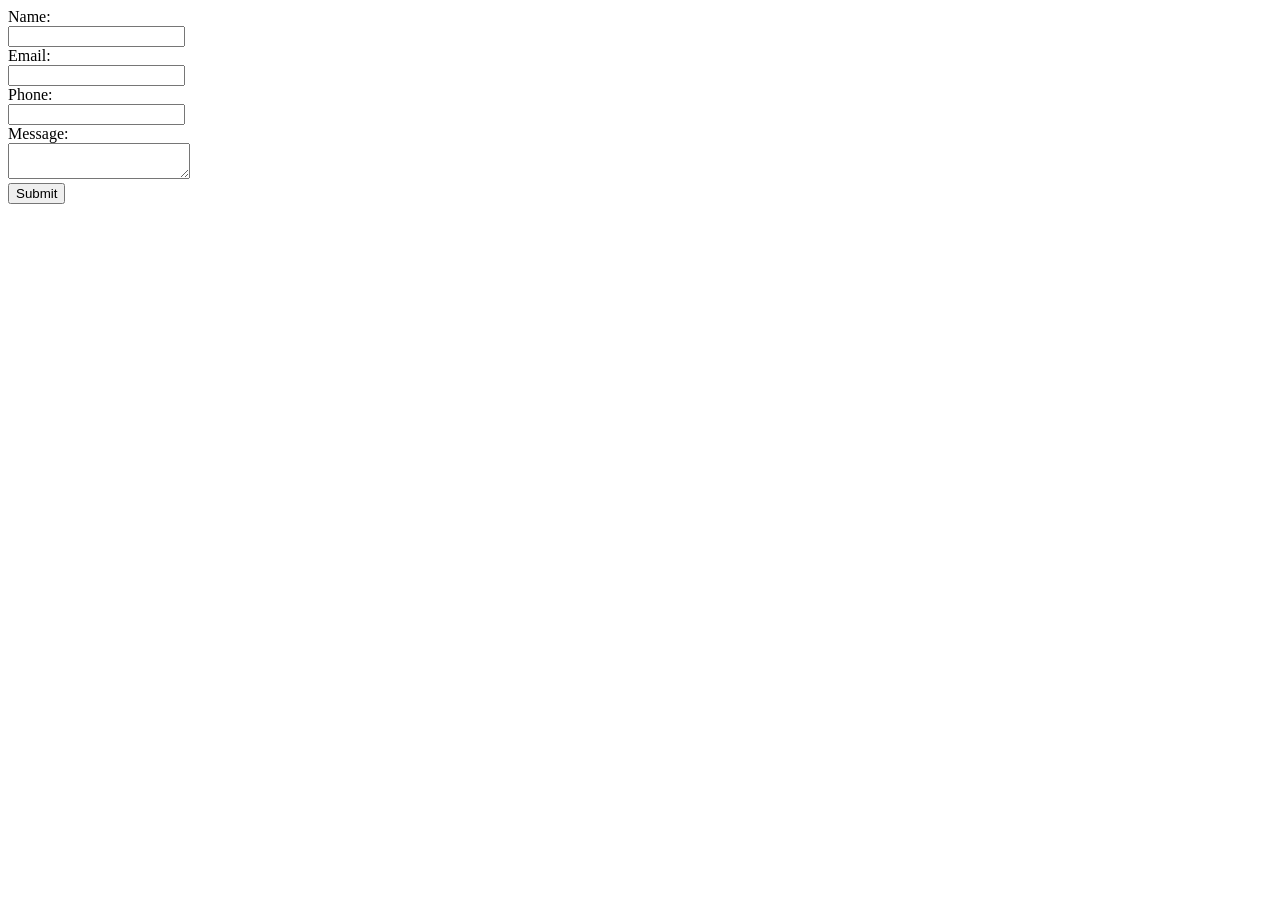
==== testing.html @ f7cc9553 "removed the method in the form tag" ====
<!DOCTYPE html>
<html lang="en">

<head>
	<meta charset="UTF-8">
	<meta name="viewport" content="width=device-width, initial-scale=1.0">
	<title>Document</title>
	<!-- Google Tag Manager -->
	<script>(function (w, d, s, l, i) {
			w[l] = w[l] || []; w[l].push({
				'gtm.start':
					new Date().getTime(), event: 'gtm.js'
			}); var f = d.getElementsByTagName(s)[0],
				j = d.createElement(s), dl = l != 'dataLayer' ? '&l=' + l : ''; j.async = true; j.src =
					'https://www.googletagmanager.com/gtm.js?id=' + i + dl; f.parentNode.insertBefore(j, f);
		})(window, document, 'script', 'dataLayer', 'GTM-NWMX3LWB');</script>
	<!-- End Google Tag Manager -->
</head>

<body>
	<!-- Google Tag Manager (noscript) -->
	<noscript><iframe src="https://www.googletagmanager.com/ns.html?id=GTM-NWMX3LWB" height="0" width="0"
			style="display:none;visibility:hidden"></iframe></noscript>
	<!-- End Google Tag Manager (noscript) -->

	<form class="gtm_form">
		<label for="name">Name:</label><br>
		<input type="text" id="name" name="name"><br>
		<label for="email">Email:</label><br>
		<input type="text" id="email" name="email"><br>
		<label for="phone">Phone:</label><br>
		<input type="text" id="phone" name="phone"><br>
		<label for="message">Message:</label><br>
		<textarea id="message" name="message"></textarea><br>
		<input type="submit" value="Submit">
	</form>
</body>

</html>
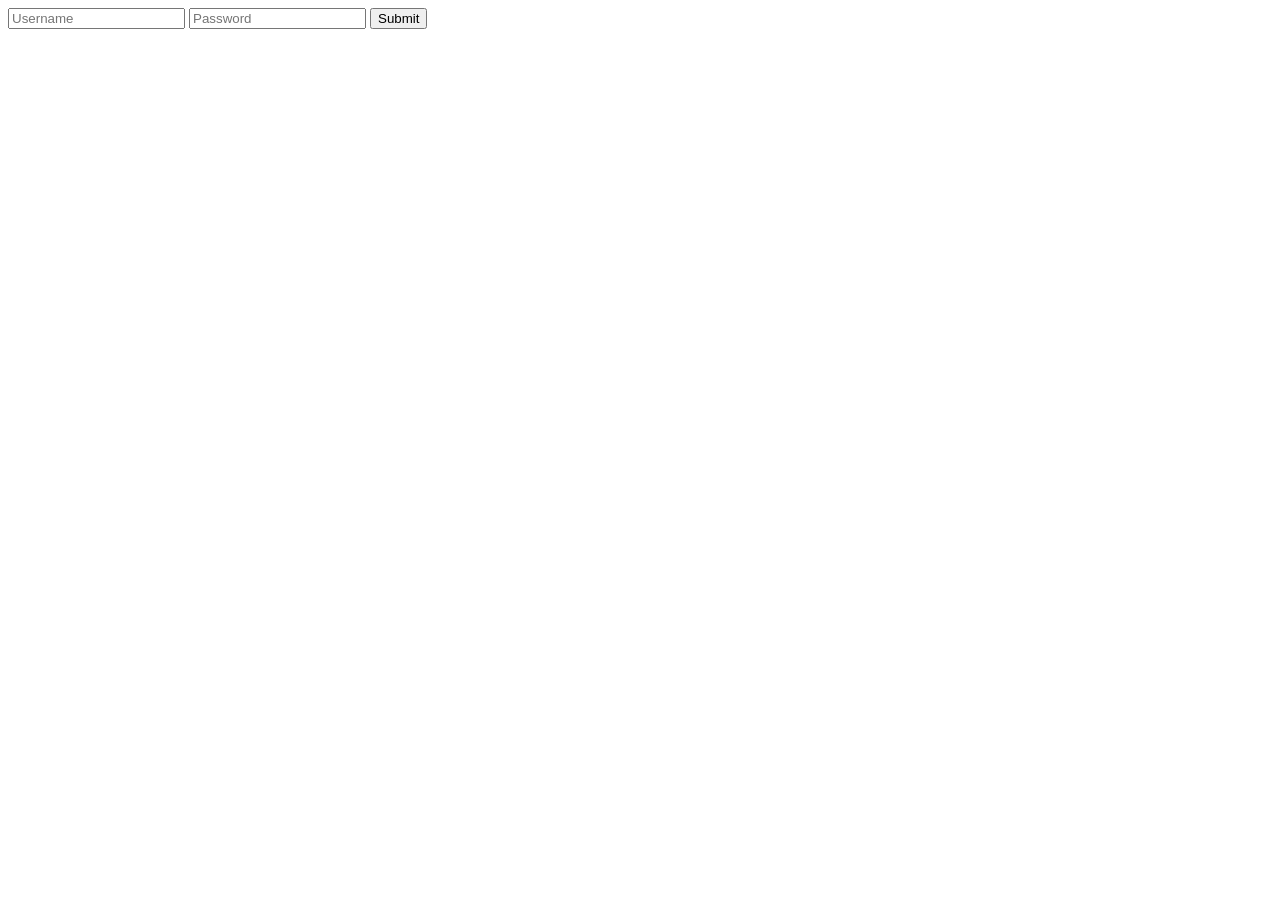
==== commit f9a2ced6: "testing bugfix" ====
--- a/testing.html
+++ b/testing.html
@@ -23,16 +23,12 @@
 			style="display:none;visibility:hidden"></iframe></noscript>
 	<!-- End Google Tag Manager (noscript) -->
 
-	<form class="gtm_form">
-		<label for="name">Name:</label><br>
-		<input type="text" id="name" name="name"><br>
-		<label for="email">Email:</label><br>
-		<input type="text" id="email" name="email"><br>
-		<label for="phone">Phone:</label><br>
-		<input type="text" id="phone" name="phone"><br>
-		<label for="message">Message:</label><br>
-		<textarea id="message" name="message"></textarea><br>
-		<input type="submit" value="Submit">
+	<form action="/" method="POST">
+		<!-- Your form fields go here -->
+		<input type="text" name="username" placeholder="Username">
+		<input type="password" name="password" placeholder="Password">
+		
+		<button type="submit">Submit</button>
 	</form>
 </body>
 
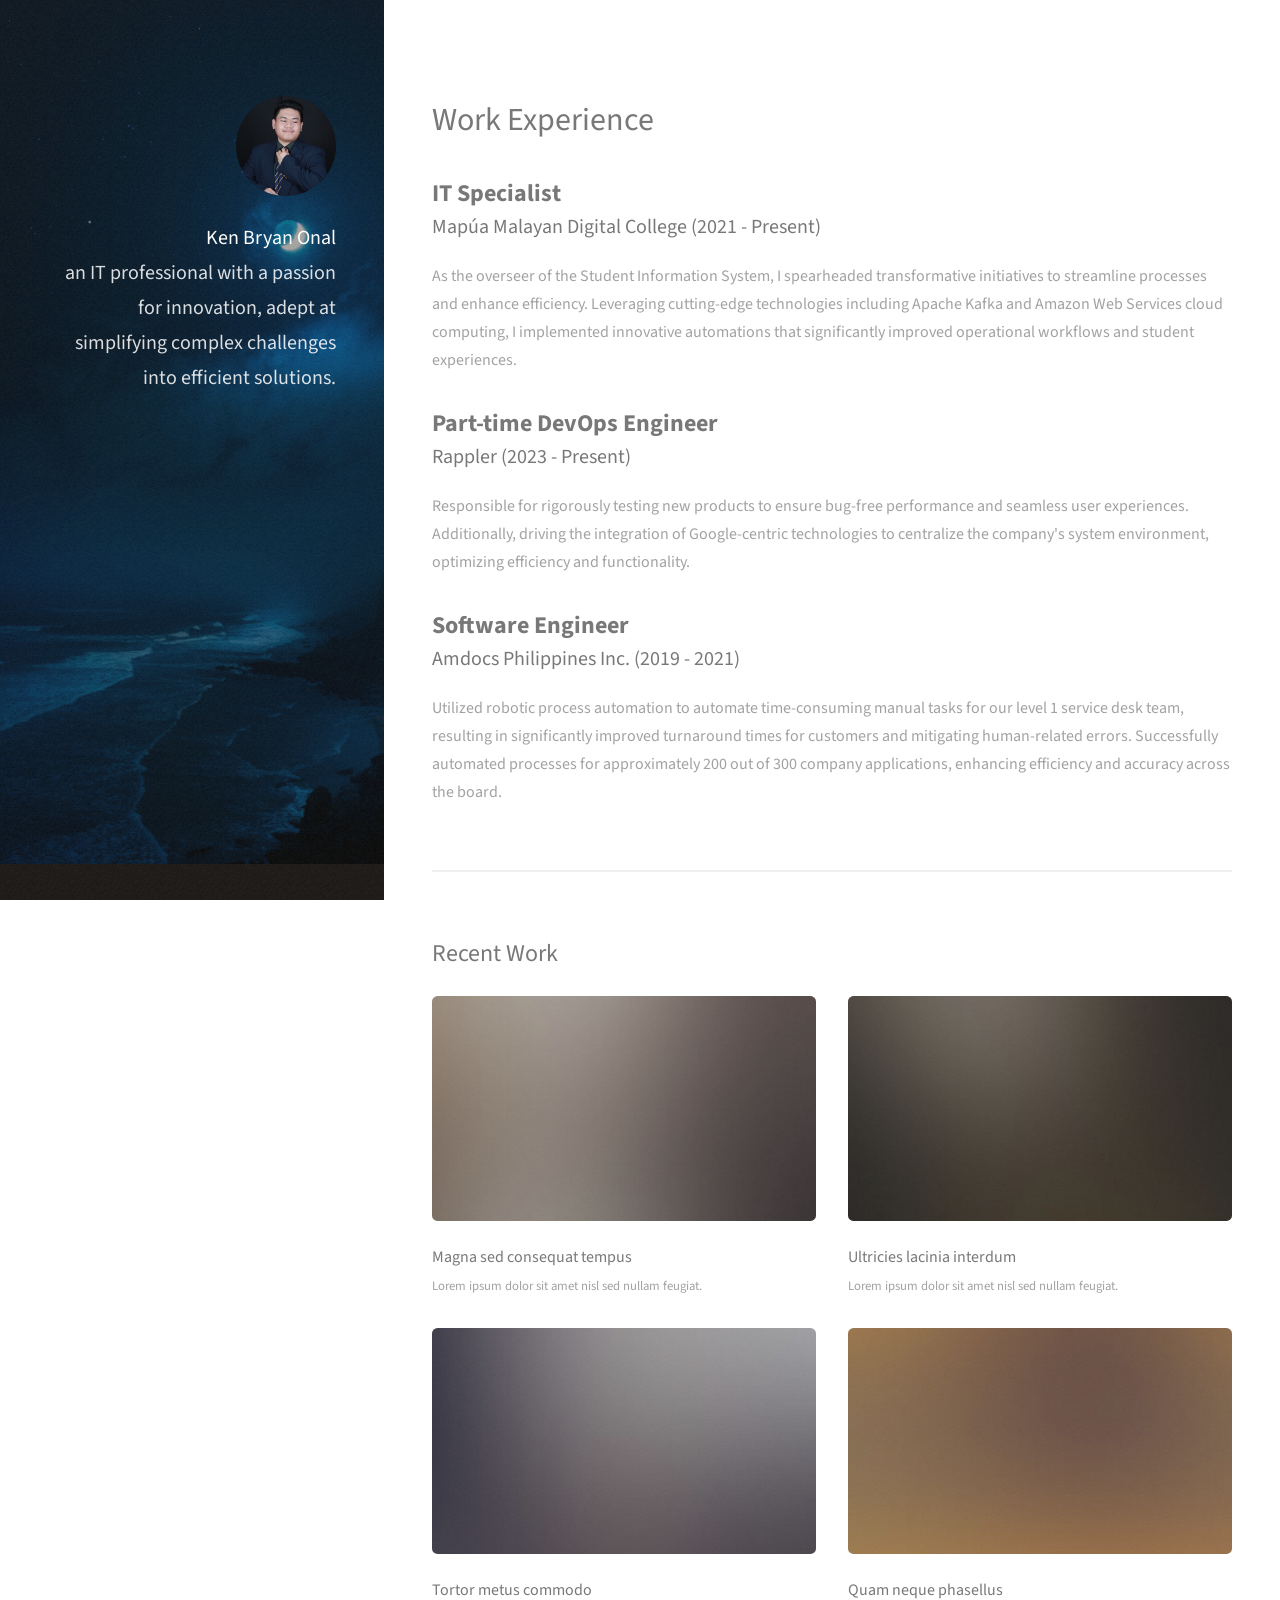
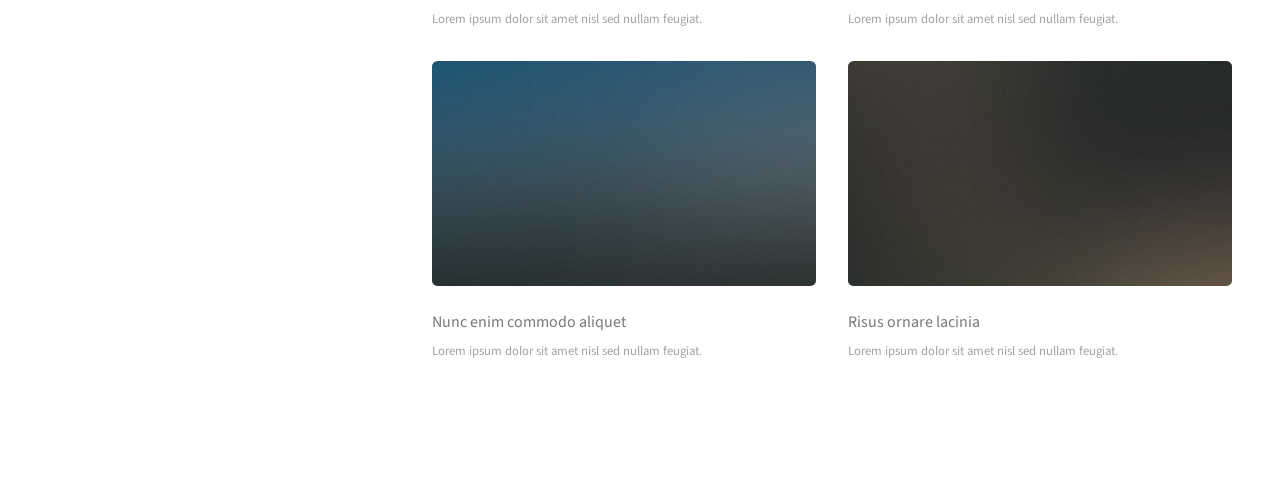
==== commit 511ad5e5: "updated CNAME and created a separate page for testing." ====
--- a/testing.html
+++ b/testing.html
@@ -1,35 +1,489 @@
-<!DOCTYPE html>
-<html lang="en">
+<!DOCTYPE HTML>
+<html>
 
 <head>
-	<meta charset="UTF-8">
-	<meta name="viewport" content="width=device-width, initial-scale=1.0">
-	<title>Document</title>
-	<!-- Google Tag Manager -->
-	<script>(function (w, d, s, l, i) {
-			w[l] = w[l] || []; w[l].push({
-				'gtm.start':
-					new Date().getTime(), event: 'gtm.js'
-			}); var f = d.getElementsByTagName(s)[0],
-				j = d.createElement(s), dl = l != 'dataLayer' ? '&l=' + l : ''; j.async = true; j.src =
-					'https://www.googletagmanager.com/gtm.js?id=' + i + dl; f.parentNode.insertBefore(j, f);
-		})(window, document, 'script', 'dataLayer', 'GTM-NWMX3LWB');</script>
-	<!-- End Google Tag Manager -->
+	<title>Ken's Portfolio</title>
+	<meta charset="utf-8" />
+	<meta name="viewport" content="width=device-width, initial-scale=1, user-scalable=no" />
+	<link rel="stylesheet" href="assets/css/main.css" />
+
+	<!-- Google tag (gtag.js) -->
+	<script async src="https://www.googletagmanager.com/gtag/js?id=G-W3GH9WQT1X"></script>
+	<script>
+		window.dataLayer = window.dataLayer || [];
+		function gtag() { dataLayer.push(arguments); }
+		gtag('js', new Date());
+
+		gtag('config', 'G-W3GH9WQT1X');
+	</script>
 </head>
 
-<body>
-	<!-- Google Tag Manager (noscript) -->
-	<noscript><iframe src="https://www.googletagmanager.com/ns.html?id=GTM-NWMX3LWB" height="0" width="0"
-			style="display:none;visibility:hidden"></iframe></noscript>
-	<!-- End Google Tag Manager (noscript) -->
-
-	<form action="/" method="POST">
-		<!-- Your form fields go here -->
-		<input type="text" name="username" placeholder="Username">
-		<input type="password" name="password" placeholder="Password">
-		
-		<button type="submit">Submit</button>
-	</form>
+<body class="is-preload">
+
+	<!-- Header -->
+	<header id="header">
+		<div class="inner">
+			<a href="#" class="image avatar"><img src="images/profile.jpg" alt="" /></a>
+			<h1><strong>Ken Bryan Onal</strong></h1>
+			<h1>an IT professional with a passion for innovation, adept at simplifying complex
+				challenges into efficient solutions.<br />
+		</div>
+	</header>
+
+	<!-- Main -->
+	<div id="main">
+
+		<!-- One -->
+		<section id="one">
+			<header class="major">
+				<h2>Work Experience</h2>
+			</header>
+			<h2 style="margin-bottom: 0%; font-weight: bold;">IT Specialist</h2>
+			<h3>Mapúa Malayan Digital College (2021 - Present)</h3>
+			<p>As the overseer of the Student Information System, I spearheaded transformative initiatives to streamline
+				processes and enhance efficiency. Leveraging cutting-edge technologies including Apache Kafka and Amazon
+				Web Services cloud computing, I implemented innovative automations that significantly improved
+				operational workflows and student experiences.</p>
+			<h2 style="margin-bottom: 0%; font-weight: bold;">Part-time DevOps Engineer</h2>
+			<h3><strong>Rappler (2023 - Present)</strong></h3>
+			<p>Responsible for rigorously testing new products to ensure bug-free performance and seamless user
+				experiences. Additionally, driving the integration of Google-centric technologies to centralize the
+				company's system environment, optimizing efficiency and functionality.</p>
+			<h2 style="margin-bottom: 0%; font-weight: bold;">Software Engineer</h2>
+			<h3><strong>Amdocs Philippines Inc. (2019 - 2021)</strong></h3>
+			<p>Utilized robotic process automation to automate time-consuming manual tasks for our level 1 service desk
+				team, resulting in significantly improved turnaround times for customers and mitigating human-related
+				errors. Successfully automated processes for approximately 200 out of 300 company applications,
+				enhancing efficiency and accuracy across the board.</p>
+			<!-- <ul class="actions">
+				<li><a href="#" class="button">Learn More</a></li>
+			</ul> -->
+		</section>
+
+		<!-- Two -->
+		<section id="two">
+			<h2>Recent Work</h2>
+			<div class="row">
+				<article class="col-6 col-12-xsmall work-item">
+					<a href="images/fulls/01.jpg" class="image fit thumb"><img src="images/thumbs/01.jpg" alt="" /></a>
+					<h3>Magna sed consequat tempus</h3>
+					<p>Lorem ipsum dolor sit amet nisl sed nullam feugiat.</p>
+				</article>
+				<article class="col-6 col-12-xsmall work-item">
+					<a href="images/fulls/02.jpg" class="image fit thumb"><img src="images/thumbs/02.jpg" alt="" /></a>
+					<h3>Ultricies lacinia interdum</h3>
+					<p>Lorem ipsum dolor sit amet nisl sed nullam feugiat.</p>
+				</article>
+				<article class="col-6 col-12-xsmall work-item">
+					<a href="images/fulls/03.jpg" class="image fit thumb"><img src="images/thumbs/03.jpg" alt="" /></a>
+					<h3>Tortor metus commodo</h3>
+					<p>Lorem ipsum dolor sit amet nisl sed nullam feugiat.</p>
+				</article>
+				<article class="col-6 col-12-xsmall work-item">
+					<a href="images/fulls/04.jpg" class="image fit thumb"><img src="images/thumbs/04.jpg" alt="" /></a>
+					<h3>Quam neque phasellus</h3>
+					<p>Lorem ipsum dolor sit amet nisl sed nullam feugiat.</p>
+				</article>
+				<article class="col-6 col-12-xsmall work-item">
+					<a href="images/fulls/05.jpg" class="image fit thumb"><img src="images/thumbs/05.jpg" alt="" /></a>
+					<h3>Nunc enim commodo aliquet</h3>
+					<p>Lorem ipsum dolor sit amet nisl sed nullam feugiat.</p>
+				</article>
+				<article class="col-6 col-12-xsmall work-item">
+					<a href="images/fulls/06.jpg" class="image fit thumb"><img src="images/thumbs/06.jpg" alt="" /></a>
+					<h3>Risus ornare lacinia</h3>
+					<p>Lorem ipsum dolor sit amet nisl sed nullam feugiat.</p>
+				</article>
+			</div>
+					<!-- <ul class="actions">
+				<li><a href="#" class="button">Full Portfolio</a></li>
+			</ul> -->
+		</section>
+
+		<!-- Three -->
+		<!-- <section id="three">
+			<h2>Get In Touch</h2>
+			<p>Accumsan pellentesque commodo blandit enim arcu non at amet id arcu magna. Accumsan orci faucibus id eu
+				lorem semper nunc nisi lorem vulputate lorem neque lorem ipsum dolor.</p>
+			<div class="row">
+				<div class="col-8 col-12-small">
+					<form method="post" action="#">
+						<div class="row gtr-uniform gtr-50">
+							<div class="col-6 col-12-xsmall"><input type="text" name="name" id="name"
+									placeholder="Name" /></div>
+							<div class="col-6 col-12-xsmall"><input type="email" name="email" id="email"
+									placeholder="Email" /></div>
+							<div class="col-12"><textarea name="message" id="message" placeholder="Message"
+									rows="4"></textarea></div>
+						</div>
+					</form>
+					<ul class="actions">
+						<li><input type="submit" value="Send Message" /></li>
+					</ul>
+				</div>
+				<div class="col-4 col-12-small">
+					<ul class="labeled-icons">
+						<li>
+							<h3 class="icon solid fa-home"><span class="label">Address</span></h3>
+							1234 Somewhere Rd.<br />
+							Nashville, TN 00000<br />
+							United States
+						</li>
+						<li>
+							<h3 class="icon solid fa-mobile-alt"><span class="label">Phone</span></h3>
+							000-000-0000
+						</li>
+						<li>
+							<h3 class="icon solid fa-envelope"><span class="label">Email</span></h3>
+							<a href="#">hello@untitled.tld</a>
+						</li>
+					</ul>
+				</div>
+			</div>
+		</section> -->
+
+		<!-- Four -->
+		<!--
+					<section id="four">
+						<h2>Elements</h2>
+
+						<section>
+							<h4>Text</h4>
+							<p>This is <b>bold</b> and this is <strong>strong</strong>. This is <i>italic</i> and this is <em>emphasized</em>.
+							This is <sup>superscript</sup> text and this is <sub>subscript</sub> text.
+							This is <u>underlined</u> and this is code: <code>for (;;) { ... }</code>. Finally, <a href="#">this is a link</a>.</p>
+							<hr />
+							<header>
+								<h4>Heading with a Subtitle</h4>
+								<p>Lorem ipsum dolor sit amet nullam id egestas urna aliquam</p>
+							</header>
+							<p>Nunc lacinia ante nunc ac lobortis. Interdum adipiscing gravida odio porttitor sem non mi integer non faucibus ornare mi ut ante amet placerat aliquet. Volutpat eu sed ante lacinia sapien lorem accumsan varius montes viverra nibh in adipiscing blandit tempus accumsan.</p>
+							<header>
+								<h5>Heading with a Subtitle</h5>
+								<p>Lorem ipsum dolor sit amet nullam id egestas urna aliquam</p>
+							</header>
+							<p>Nunc lacinia ante nunc ac lobortis. Interdum adipiscing gravida odio porttitor sem non mi integer non faucibus ornare mi ut ante amet placerat aliquet. Volutpat eu sed ante lacinia sapien lorem accumsan varius montes viverra nibh in adipiscing blandit tempus accumsan.</p>
+							<hr />
+							<h2>Heading Level 2</h2>
+							<h3>Heading Level 3</h3>
+							<h4>Heading Level 4</h4>
+							<h5>Heading Level 5</h5>
+							<h6>Heading Level 6</h6>
+							<hr />
+							<h5>Blockquote</h5>
+							<blockquote>Fringilla nisl. Donec accumsan interdum nisi, quis tincidunt felis sagittis eget tempus euismod. Vestibulum ante ipsum primis in faucibus vestibulum. Blandit adipiscing eu felis iaculis volutpat ac adipiscing accumsan faucibus. Vestibulum ante ipsum primis in faucibus lorem ipsum dolor sit amet nullam adipiscing eu felis.</blockquote>
+							<h5>Preformatted</h5>
+							<pre><code>i = 0;
+
+while (!deck.isInOrder()) {
+print 'Iteration ' + i;
+deck.shuffle();
+i++;
+}
+
+print 'It took ' + i + ' iterations to sort the deck.';</code></pre>
+						</section>
+
+						<section>
+							<h4>Lists</h4>
+							<div class="row">
+								<div class="col-6 col-12-xsmall">
+									<h5>Unordered</h5>
+									<ul>
+										<li>Dolor pulvinar etiam magna etiam.</li>
+										<li>Sagittis adipiscing lorem eleifend.</li>
+										<li>Felis enim feugiat dolore viverra.</li>
+									</ul>
+									<h5>Alternate</h5>
+									<ul class="alt">
+										<li>Dolor pulvinar etiam magna etiam.</li>
+										<li>Sagittis adipiscing lorem eleifend.</li>
+										<li>Felis enim feugiat dolore viverra.</li>
+									</ul>
+								</div>
+								<div class="col-6 col-12-xsmall">
+									<h5>Ordered</h5>
+									<ol>
+										<li>Dolor pulvinar etiam magna etiam.</li>
+										<li>Etiam vel felis at lorem sed viverra.</li>
+										<li>Felis enim feugiat dolore viverra.</li>
+										<li>Dolor pulvinar etiam magna etiam.</li>
+										<li>Etiam vel felis at lorem sed viverra.</li>
+										<li>Felis enim feugiat dolore viverra.</li>
+									</ol>
+									<h5>Icons</h5>
+									<ul class="icons">
+										<li><a href="#" class="icon brands fa-twitter"><span class="label">Twitter</span></a></li>
+										<li><a href="#" class="icon brands fa-facebook-f"><span class="label">Facebook</span></a></li>
+										<li><a href="#" class="icon brands fa-instagram"><span class="label">Instagram</span></a></li>
+										<li><a href="#" class="icon brands fa-github"><span class="label">Github</span></a></li>
+										<li><a href="#" class="icon brands fa-dribbble"><span class="label">Dribbble</span></a></li>
+										<li><a href="#" class="icon brands fa-tumblr"><span class="label">Tumblr</span></a></li>
+									</ul>
+								</div>
+							</div>
+							<h5>Actions</h5>
+							<ul class="actions">
+								<li><a href="#" class="button primary">Default</a></li>
+								<li><a href="#" class="button">Default</a></li>
+							</ul>
+							<ul class="actions small">
+								<li><a href="#" class="button primary small">Small</a></li>
+								<li><a href="#" class="button small">Small</a></li>
+							</ul>
+							<div class="row">
+								<div class="col-6 col-12-small">
+									<ul class="actions stacked">
+										<li><a href="#" class="button primary">Default</a></li>
+										<li><a href="#" class="button">Default</a></li>
+									</ul>
+								</div>
+								<div class="col-6 col-12-small">
+									<ul class="actions stacked">
+										<li><a href="#" class="button primary small">Small</a></li>
+										<li><a href="#" class="button small">Small</a></li>
+									</ul>
+								</div>
+								<div class="col-6 col-12-small">
+									<ul class="actions stacked">
+										<li><a href="#" class="button primary fit">Default</a></li>
+										<li><a href="#" class="button fit">Default</a></li>
+									</ul>
+								</div>
+								<div class="col-6 col-12-small">
+									<ul class="actions stacked">
+										<li><a href="#" class="button primary small fit">Small</a></li>
+										<li><a href="#" class="button small fit">Small</a></li>
+									</ul>
+								</div>
+							</div>
+						</section>
+
+						<section>
+							<h4>Table</h4>
+							<h5>Default</h5>
+							<div class="table-wrapper">
+								<table>
+									<thead>
+										<tr>
+											<th>Name</th>
+											<th>Description</th>
+											<th>Price</th>
+										</tr>
+									</thead>
+									<tbody>
+										<tr>
+											<td>Item One</td>
+											<td>Ante turpis integer aliquet porttitor.</td>
+											<td>29.99</td>
+										</tr>
+										<tr>
+											<td>Item Two</td>
+											<td>Vis ac commodo adipiscing arcu aliquet.</td>
+											<td>19.99</td>
+										</tr>
+										<tr>
+											<td>Item Three</td>
+											<td> Morbi faucibus arcu accumsan lorem.</td>
+											<td>29.99</td>
+										</tr>
+										<tr>
+											<td>Item Four</td>
+											<td>Vitae integer tempus condimentum.</td>
+											<td>19.99</td>
+										</tr>
+										<tr>
+											<td>Item Five</td>
+											<td>Ante turpis integer aliquet porttitor.</td>
+											<td>29.99</td>
+										</tr>
+									</tbody>
+									<tfoot>
+										<tr>
+											<td colspan="2"></td>
+											<td>100.00</td>
+										</tr>
+									</tfoot>
+								</table>
+							</div>
+
+							<h5>Alternate</h5>
+							<div class="table-wrapper">
+								<table class="alt">
+									<thead>
+										<tr>
+											<th>Name</th>
+											<th>Description</th>
+											<th>Price</th>
+										</tr>
+									</thead>
+									<tbody>
+										<tr>
+											<td>Item One</td>
+											<td>Ante turpis integer aliquet porttitor.</td>
+											<td>29.99</td>
+										</tr>
+										<tr>
+											<td>Item Two</td>
+											<td>Vis ac commodo adipiscing arcu aliquet.</td>
+											<td>19.99</td>
+										</tr>
+										<tr>
+											<td>Item Three</td>
+											<td> Morbi faucibus arcu accumsan lorem.</td>
+											<td>29.99</td>
+										</tr>
+										<tr>
+											<td>Item Four</td>
+											<td>Vitae integer tempus condimentum.</td>
+											<td>19.99</td>
+										</tr>
+										<tr>
+											<td>Item Five</td>
+											<td>Ante turpis integer aliquet porttitor.</td>
+											<td>29.99</td>
+										</tr>
+									</tbody>
+									<tfoot>
+										<tr>
+											<td colspan="2"></td>
+											<td>100.00</td>
+										</tr>
+									</tfoot>
+								</table>
+							</div>
+						</section>
+
+						<section>
+							<h4>Buttons</h4>
+							<ul class="actions">
+								<li><a href="#" class="button primary">Primary</a></li>
+								<li><a href="#" class="button">Default</a></li>
+							</ul>
+							<ul class="actions">
+								<li><a href="#" class="button large">Large</a></li>
+								<li><a href="#" class="button">Default</a></li>
+								<li><a href="#" class="button small">Small</a></li>
+							</ul>
+							<ul class="actions fit">
+								<li><a href="#" class="button primary fit">Fit</a></li>
+								<li><a href="#" class="button fit">Fit</a></li>
+							</ul>
+							<ul class="actions fit small">
+								<li><a href="#" class="button primary fit small">Fit + Small</a></li>
+								<li><a href="#" class="button fit small">Fit + Small</a></li>
+							</ul>
+							<ul class="actions">
+								<li><a href="#" class="button primary icon solid fa-download">Icon</a></li>
+								<li><a href="#" class="button icon solid fa-download">Icon</a></li>
+							</ul>
+							<ul class="actions">
+								<li><span class="button primary disabled">Primary</span></li>
+								<li><span class="button disabled">Default</span></li>
+							</ul>
+						</section>
+
+						<section>
+							<h4>Form</h4>
+							<form method="post" action="#">
+								<div class="row gtr-uniform gtr-50">
+									<div class="col-6 col-12-xsmall">
+										<input type="text" name="demo-name" id="demo-name" value="" placeholder="Name" />
+									</div>
+									<div class="col-6 col-12-xsmall">
+										<input type="email" name="demo-email" id="demo-email" value="" placeholder="Email" />
+									</div>
+									<div class="col-12">
+										<select name="demo-category" id="demo-category">
+											<option value="">- Category -</option>
+											<option value="1">Manufacturing</option>
+											<option value="1">Shipping</option>
+											<option value="1">Administration</option>
+											<option value="1">Human Resources</option>
+										</select>
+									</div>
+									<div class="col-4 col-12-small">
+										<input type="radio" id="demo-priority-low" name="demo-priority" checked>
+										<label for="demo-priority-low">Low Priority</label>
+									</div>
+									<div class="col-4 col-12-small">
+										<input type="radio" id="demo-priority-normal" name="demo-priority">
+										<label for="demo-priority-normal">Normal Priority</label>
+									</div>
+									<div class="col-4 col-12-small">
+										<input type="radio" id="demo-priority-high" name="demo-priority">
+										<label for="demo-priority-high">High Priority</label>
+									</div>
+									<div class="col-6 col-12-small">
+										<input type="checkbox" id="demo-copy" name="demo-copy">
+										<label for="demo-copy">Email me a copy of this message</label>
+									</div>
+									<div class="col-6 col-12-small">
+										<input type="checkbox" id="demo-human" name="demo-human" checked>
+										<label for="demo-human">I am a human and not a robot</label>
+									</div>
+									<div class="col-12">
+										<textarea name="demo-message" id="demo-message" placeholder="Enter your message" rows="6"></textarea>
+									</div>
+									<div class="col-12">
+										<ul class="actions">
+											<li><input type="submit" value="Send Message" class="primary" /></li>
+											<li><input type="reset" value="Reset" /></li>
+										</ul>
+									</div>
+								</div>
+							</form>
+						</section>
+
+						<section>
+							<h4>Image</h4>
+							<h5>Fit</h5>
+							<div class="box alt">
+								<div class="row gtr-50 gtr-uniform">
+									<div class="col-12"><span class="image fit"><img src="images/fulls/05.jpg" alt="" /></span></div>
+									<div class="col-4"><span class="image fit"><img src="images/thumbs/01.jpg" alt="" /></span></div>
+									<div class="col-4"><span class="image fit"><img src="images/thumbs/02.jpg" alt="" /></span></div>
+									<div class="col-4"><span class="image fit"><img src="images/thumbs/03.jpg" alt="" /></span></div>
+									<div class="col-4"><span class="image fit"><img src="images/thumbs/04.jpg" alt="" /></span></div>
+									<div class="col-4"><span class="image fit"><img src="images/thumbs/05.jpg" alt="" /></span></div>
+									<div class="col-4"><span class="image fit"><img src="images/thumbs/06.jpg" alt="" /></span></div>
+									<div class="col-4"><span class="image fit"><img src="images/thumbs/03.jpg" alt="" /></span></div>
+									<div class="col-4"><span class="image fit"><img src="images/thumbs/02.jpg" alt="" /></span></div>
+									<div class="col-4"><span class="image fit"><img src="images/thumbs/01.jpg" alt="" /></span></div>
+								</div>
+							</div>
+							<h5>Left &amp; Right</h5>
+							<p><span class="image left"><img src="images/avatar.jpg" alt="" /></span>Fringilla nisl. Donec accumsan interdum nisi, quis tincidunt felis sagittis eget. tempus euismod. Vestibulum ante ipsum primis in faucibus vestibulum. Blandit adipiscing eu felis iaculis volutpat ac adipiscing accumsan eu faucibus. Integer ac pellentesque praesent tincidunt felis sagittis eget. tempus euismod. Vestibulum ante ipsum primis in faucibus vestibulum. Blandit adipiscing eu felis iaculis volutpat ac adipiscing accumsan eu faucibus. Integer ac pellentesque praesent. Donec accumsan interdum nisi, quis tincidunt felis sagittis eget. tempus euismod. Vestibulum ante ipsum primis in faucibus vestibulum. Blandit adipiscing eu felis iaculis volutpat ac adipiscing accumsan eu faucibus. Integer ac pellentesque praesent tincidunt felis sagittis eget. tempus euismod. Vestibulum ante ipsum primis in faucibus vestibulum. Blandit adipiscing eu felis iaculis volutpat ac adipiscing accumsan eu faucibus. Integer ac pellentesque praesent.</p>
+							<p><span class="image right"><img src="images/avatar.jpg" alt="" /></span>Fringilla nisl. Donec accumsan interdum nisi, quis tincidunt felis sagittis eget. tempus euismod. Vestibulum ante ipsum primis in faucibus vestibulum. Blandit adipiscing eu felis iaculis volutpat ac adipiscing accumsan eu faucibus. Integer ac pellentesque praesent tincidunt felis sagittis eget. tempus euismod. Vestibulum ante ipsum primis in faucibus vestibulum. Blandit adipiscing eu felis iaculis volutpat ac adipiscing accumsan eu faucibus. Integer ac pellentesque praesent. Donec accumsan interdum nisi, quis tincidunt felis sagittis eget. tempus euismod. Vestibulum ante ipsum primis in faucibus vestibulum. Blandit adipiscing eu felis iaculis volutpat ac adipiscing accumsan eu faucibus. Integer ac pellentesque praesent tincidunt felis sagittis eget. tempus euismod. Vestibulum ante ipsum primis in faucibus vestibulum. Blandit adipiscing eu felis iaculis volutpat ac adipiscing accumsan eu faucibus. Integer ac pellentesque praesent.</p>
+						</section>
+
+					</section>
+				-->
+
+	</div>
+
+	<!-- Footer -->
+	<footer id="footer">
+		<div class="inner">
+			<ul class="icons">
+				<li><a href="https://github.com/Konaru" class="icon brands fa-github" target="_blank"
+						rel="noopener noreferrer"><span class="label">Github</span></a></li>
+				<li><a href="https://www.instagram.com/kenbryan002" class="icon brands fa-instagram" target="_blank"
+						rel="noopener noreferrer"><span class="label">Instagram</span></a></li>
+				<li><a href="https://www.linkedin.com/in/ken-bryan-onal-185116223" class="icon brands fa-linkedin"><span
+							class="label">LinkedIn</span></a></li>
+			</ul>
+		</div>
+	</footer>
+
+	<!-- Scripts -->
+	<script src="assets/js/jquery.min.js"></script>
+	<script src="assets/js/jquery.poptrox.min.js"></script>
+	<script src="assets/js/browser.min.js"></script>
+	<script src="assets/js/breakpoints.min.js"></script>
+	<script src="assets/js/util.js"></script>
+	<script src="assets/js/main.js"></script>
+
 </body>
 
 </html>
--- a/assets/css/main.css
+++ b/assets/css/main.css
@@ -0,0 +1,3221 @@
+@import url("fontawesome-all.min.css");
+@import url("https://fonts.googleapis.com/css?family=Source+Sans+Pro:400,400italic");
+
+/*
+	Strata by HTML5 UP
+	html5up.net | @ajlkn
+	Free for personal and commercial use under the CCA 3.0 license (html5up.net/license)
+*/
+
+html, body, div, span, applet, object,
+iframe, h1, h2, h3, h4, h5, h6, p, blockquote,
+pre, a, abbr, acronym, address, big, cite,
+code, del, dfn, em, img, ins, kbd, q, s, samp,
+small, strike, strong, sub, sup, tt, var, b,
+u, i, center, dl, dt, dd, ol, ul, li, fieldset,
+form, label, legend, table, caption, tbody,
+tfoot, thead, tr, th, td, article, aside,
+canvas, details, embed, figure, figcaption,
+footer, header, hgroup, menu, nav, output, ruby,
+section, summary, time, mark, audio, video {
+	margin: 0;
+	padding: 0;
+	border: 0;
+	font-size: 100%;
+	font: inherit;
+	vertical-align: baseline;}
+
+article, aside, details, figcaption, figure,
+footer, header, hgroup, menu, nav, section {
+	display: block;}
+
+body {
+	line-height: 1;
+}
+
+ol, ul {
+	list-style: none;
+}
+
+blockquote, q {
+	quotes: none;
+}
+
+	blockquote:before, blockquote:after, q:before, q:after {
+		content: '';
+		content: none;
+	}
+
+table {
+	border-collapse: collapse;
+	border-spacing: 0;
+}
+
+body {
+	-webkit-text-size-adjust: none;
+}
+
+mark {
+	background-color: transparent;
+	color: inherit;
+}
+
+input::-moz-focus-inner {
+	border: 0;
+	padding: 0;
+}
+
+input, select, textarea {
+	-moz-appearance: none;
+	-webkit-appearance: none;
+	-ms-appearance: none;
+	appearance: none;
+}
+
+/* Basic */
+
+	html {
+		box-sizing: border-box;
+	}
+
+	*, *:before, *:after {
+		box-sizing: inherit;
+	}
+
+	body {
+		background: #fff;
+	}
+
+		body.is-preload *, body.is-preload *:before, body.is-preload *:after {
+			-moz-animation: none !important;
+			-webkit-animation: none !important;
+			-ms-animation: none !important;
+			animation: none !important;
+			-moz-transition: none !important;
+			-webkit-transition: none !important;
+			-ms-transition: none !important;
+			transition: none !important;
+		}
+
+	body, input, select, textarea {
+		color: #a2a2a2;
+		font-family: "Source Sans Pro", Helvetica, sans-serif;
+		font-size: 16pt;
+		font-weight: 400;
+		line-height: 1.75em;
+	}
+
+	a {
+		-moz-transition: color 0.2s ease-in-out, border-color 0.2s ease-in-out;
+		-webkit-transition: color 0.2s ease-in-out, border-color 0.2s ease-in-out;
+		-ms-transition: color 0.2s ease-in-out, border-color 0.2s ease-in-out;
+		transition: color 0.2s ease-in-out, border-color 0.2s ease-in-out;
+		border-bottom: dotted 1px;
+		color: #49bf9d;
+		text-decoration: none;
+	}
+
+		a:hover {
+			border-bottom-color: transparent;
+			color: #49bf9d !important;
+			text-decoration: none;
+		}
+
+	strong, b {
+		color: #787878;
+		font-weight: 400;
+	}
+
+	em, i {
+		font-style: italic;
+	}
+
+	p {
+		margin: 0 0 2em 0;
+	}
+
+	h1, h2, h3, h4, h5, h6 {
+		color: #787878;
+		font-weight: 400;
+		line-height: 1em;
+		margin: 0 0 1em 0;
+	}
+
+		h1 a, h2 a, h3 a, h4 a, h5 a, h6 a {
+			color: inherit;
+			text-decoration: none;
+		}
+
+	h1 {
+		font-size: 2em;
+		line-height: 1.5em;
+	}
+
+	h2 {
+		font-size: 1.5em;
+		line-height: 1.5em;
+	}
+
+	h3 {
+		font-size: 1.25em;
+		line-height: 1.5em;
+	}
+
+	h4 {
+		font-size: 1.1em;
+		line-height: 1.5em;
+	}
+
+	h5 {
+		font-size: 0.9em;
+		line-height: 1.5em;
+	}
+
+	h6 {
+		font-size: 0.7em;
+		line-height: 1.5em;
+	}
+
+	sub {
+		font-size: 0.8em;
+		position: relative;
+		top: 0.5em;
+	}
+
+	sup {
+		font-size: 0.8em;
+		position: relative;
+		top: -0.5em;
+	}
+
+	hr {
+		border: 0;
+		border-bottom: solid 2px #efefef;
+		margin: 2em 0;
+	}
+
+		hr.major {
+			margin: 3em 0;
+		}
+
+	blockquote {
+		border-left: solid 6px #efefef;
+		font-style: italic;
+		margin: 0 0 2em 0;
+		padding: 0.5em 0 0.5em 1.5em;
+	}
+
+	code {
+		background: #f7f7f7;
+		border-radius: 0.35em;
+		border: solid 2px #efefef;
+		font-family: "Courier New", monospace;
+		font-size: 0.9em;
+		margin: 0 0.25em;
+		padding: 0.25em 0.65em;
+	}
+
+	pre {
+		-webkit-overflow-scrolling: touch;
+		font-family: "Courier New", monospace;
+		font-size: 0.9em;
+		margin: 0 0 2em 0;
+	}
+
+		pre code {
+			display: block;
+			line-height: 1.75em;
+			padding: 1em 1.5em;
+			overflow-x: auto;
+		}
+
+	.align-left {
+		text-align: left;
+	}
+
+	.align-center {
+		text-align: center;
+	}
+
+	.align-right {
+		text-align: right;
+	}
+
+/* Container */
+
+	.container {
+		margin: 0 auto;
+		max-width: calc(100% - 4em);
+		width: 100%;
+	}
+
+		.container.xsmall {
+			width: 25%;
+		}
+
+		.container.small {
+			width: 50%;
+		}
+
+		.container.medium {
+			width: 75%;
+		}
+
+		.container.large {
+			width: 125%;
+		}
+
+		.container.xlarge {
+			width: 150%;
+		}
+
+		.container.max {
+			width: 100%;
+		}
+
+		@media screen and (max-width: 980px) {
+
+			.container {
+				width: 100% !important;
+				max-width: 100% !important;
+			}
+
+		}
+
+		@media screen and (max-width: 480px) {
+
+			.container {
+				max-width: calc(100% - 3em);
+			}
+
+		}
+
+/* Row */
+
+	.row {
+		display: flex;
+		flex-wrap: wrap;
+		box-sizing: border-box;
+		align-items: stretch;
+	}
+
+		.row > * {
+			box-sizing: border-box;
+		}
+
+		.row.gtr-uniform > * > :last-child {
+			margin-bottom: 0;
+		}
+
+		.row.aln-left {
+			justify-content: flex-start;
+		}
+
+		.row.aln-center {
+			justify-content: center;
+		}
+
+		.row.aln-right {
+			justify-content: flex-end;
+		}
+
+		.row.aln-top {
+			align-items: flex-start;
+		}
+
+		.row.aln-middle {
+			align-items: center;
+		}
+
+		.row.aln-bottom {
+			align-items: flex-end;
+		}
+
+		.row > .imp {
+			order: -1;
+		}
+
+		.row > .col-1 {
+			width: 8.33333%;
+		}
+
+		.row > .off-1 {
+			margin-left: 8.33333%;
+		}
+
+		.row > .col-2 {
+			width: 16.66667%;
+		}
+
+		.row > .off-2 {
+			margin-left: 16.66667%;
+		}
+
+		.row > .col-3 {
+			width: 25%;
+		}
+
+		.row > .off-3 {
+			margin-left: 25%;
+		}
+
+		.row > .col-4 {
+			width: 33.33333%;
+		}
+
+		.row > .off-4 {
+			margin-left: 33.33333%;
+		}
+
+		.row > .col-5 {
+			width: 41.66667%;
+		}
+
+		.row > .off-5 {
+			margin-left: 41.66667%;
+		}
+
+		.row > .col-6 {
+			width: 50%;
+		}
+
+		.row > .off-6 {
+			margin-left: 50%;
+		}
+
+		.row > .col-7 {
+			width: 58.33333%;
+		}
+
+		.row > .off-7 {
+			margin-left: 58.33333%;
+		}
+
+		.row > .col-8 {
+			width: 66.66667%;
+		}
+
+		.row > .off-8 {
+			margin-left: 66.66667%;
+		}
+
+		.row > .col-9 {
+			width: 75%;
+		}
+
+		.row > .off-9 {
+			margin-left: 75%;
+		}
+
+		.row > .col-10 {
+			width: 83.33333%;
+		}
+
+		.row > .off-10 {
+			margin-left: 83.33333%;
+		}
+
+		.row > .col-11 {
+			width: 91.66667%;
+		}
+
+		.row > .off-11 {
+			margin-left: 91.66667%;
+		}
+
+		.row > .col-12 {
+			width: 100%;
+		}
+
+		.row > .off-12 {
+			margin-left: 100%;
+		}
+
+		.row.gtr-0 {
+			margin-top: 0;
+			margin-left: 0em;
+		}
+
+			.row.gtr-0 > * {
+				padding: 0 0 0 0em;
+			}
+
+			.row.gtr-0.gtr-uniform {
+				margin-top: 0em;
+			}
+
+				.row.gtr-0.gtr-uniform > * {
+					padding-top: 0em;
+				}
+
+		.row.gtr-25 {
+			margin-top: 0;
+			margin-left: -0.625em;
+		}
+
+			.row.gtr-25 > * {
+				padding: 0 0 0 0.625em;
+			}
+
+			.row.gtr-25.gtr-uniform {
+				margin-top: -0.625em;
+			}
+
+				.row.gtr-25.gtr-uniform > * {
+					padding-top: 0.625em;
+				}
+
+		.row.gtr-50 {
+			margin-top: 0;
+			margin-left: -1.25em;
+		}
+
+			.row.gtr-50 > * {
+				padding: 0 0 0 1.25em;
+			}
+
+			.row.gtr-50.gtr-uniform {
+				margin-top: -1.25em;
+			}
+
+				.row.gtr-50.gtr-uniform > * {
+					padding-top: 1.25em;
+				}
+
+		.row {
+			margin-top: 0;
+			margin-left: -2.5em;
+		}
+
+			.row > * {
+				padding: 0 0 0 2.5em;
+			}
+
+			.row.gtr-uniform {
+				margin-top: -2.5em;
+			}
+
+				.row.gtr-uniform > * {
+					padding-top: 2.5em;
+				}
+
+		.row.gtr-150 {
+			margin-top: 0;
+			margin-left: -3.75em;
+		}
+
+			.row.gtr-150 > * {
+				padding: 0 0 0 3.75em;
+			}
+
+			.row.gtr-150.gtr-uniform {
+				margin-top: -3.75em;
+			}
+
+				.row.gtr-150.gtr-uniform > * {
+					padding-top: 3.75em;
+				}
+
+		.row.gtr-200 {
+			margin-top: 0;
+			margin-left: -5em;
+		}
+
+			.row.gtr-200 > * {
+				padding: 0 0 0 5em;
+			}
+
+			.row.gtr-200.gtr-uniform {
+				margin-top: -5em;
+			}
+
+				.row.gtr-200.gtr-uniform > * {
+					padding-top: 5em;
+				}
+
+		@media screen and (max-width: 1800px) {
+
+			.row {
+				display: flex;
+				flex-wrap: wrap;
+				box-sizing: border-box;
+				align-items: stretch;
+			}
+
+				.row > * {
+					box-sizing: border-box;
+				}
+
+				.row.gtr-uniform > * > :last-child {
+					margin-bottom: 0;
+				}
+
+				.row.aln-left {
+					justify-content: flex-start;
+				}
+
+				.row.aln-center {
+					justify-content: center;
+				}
+
+				.row.aln-right {
+					justify-content: flex-end;
+				}
+
+				.row.aln-top {
+					align-items: flex-start;
+				}
+
+				.row.aln-middle {
+					align-items: center;
+				}
+
+				.row.aln-bottom {
+					align-items: flex-end;
+				}
+
+				.row > .imp-xlarge {
+					order: -1;
+				}
+
+				.row > .col-1-xlarge {
+					width: 8.33333%;
+				}
+
+				.row > .off-1-xlarge {
+					margin-left: 8.33333%;
+				}
+
+				.row > .col-2-xlarge {
+					width: 16.66667%;
+				}
+
+				.row > .off-2-xlarge {
+					margin-left: 16.66667%;
+				}
+
+				.row > .col-3-xlarge {
+					width: 25%;
+				}
+
+				.row > .off-3-xlarge {
+					margin-left: 25%;
+				}
+
+				.row > .col-4-xlarge {
+					width: 33.33333%;
+				}
+
+				.row > .off-4-xlarge {
+					margin-left: 33.33333%;
+				}
+
+				.row > .col-5-xlarge {
+					width: 41.66667%;
+				}
+
+				.row > .off-5-xlarge {
+					margin-left: 41.66667%;
+				}
+
+				.row > .col-6-xlarge {
+					width: 50%;
+				}
+
+				.row > .off-6-xlarge {
+					margin-left: 50%;
+				}
+
+				.row > .col-7-xlarge {
+					width: 58.33333%;
+				}
+
+				.row > .off-7-xlarge {
+					margin-left: 58.33333%;
+				}
+
+				.row > .col-8-xlarge {
+					width: 66.66667%;
+				}
+
+				.row > .off-8-xlarge {
+					margin-left: 66.66667%;
+				}
+
+				.row > .col-9-xlarge {
+					width: 75%;
+				}
+
+				.row > .off-9-xlarge {
+					margin-left: 75%;
+				}
+
+				.row > .col-10-xlarge {
+					width: 83.33333%;
+				}
+
+				.row > .off-10-xlarge {
+					margin-left: 83.33333%;
+				}
+
+				.row > .col-11-xlarge {
+					width: 91.66667%;
+				}
+
+				.row > .off-11-xlarge {
+					margin-left: 91.66667%;
+				}
+
+				.row > .col-12-xlarge {
+					width: 100%;
+				}
+
+				.row > .off-12-xlarge {
+					margin-left: 100%;
+				}
+
+				.row.gtr-0 {
+					margin-top: 0;
+					margin-left: 0em;
+				}
+
+					.row.gtr-0 > * {
+						padding: 0 0 0 0em;
+					}
+
+					.row.gtr-0.gtr-uniform {
+						margin-top: 0em;
+					}
+
+						.row.gtr-0.gtr-uniform > * {
+							padding-top: 0em;
+						}
+
+				.row.gtr-25 {
+					margin-top: 0;
+					margin-left: -0.625em;
+				}
+
+					.row.gtr-25 > * {
+						padding: 0 0 0 0.625em;
+					}
+
+					.row.gtr-25.gtr-uniform {
+						margin-top: -0.625em;
+					}
+
+						.row.gtr-25.gtr-uniform > * {
+							padding-top: 0.625em;
+						}
+
+				.row.gtr-50 {
+					margin-top: 0;
+					margin-left: -1.25em;
+				}
+
+					.row.gtr-50 > * {
+						padding: 0 0 0 1.25em;
+					}
+
+					.row.gtr-50.gtr-uniform {
+						margin-top: -1.25em;
+					}
+
+						.row.gtr-50.gtr-uniform > * {
+							padding-top: 1.25em;
+						}
+
+				.row {
+					margin-top: 0;
+					margin-left: -2.5em;
+				}
+
+					.row > * {
+						padding: 0 0 0 2.5em;
+					}
+
+					.row.gtr-uniform {
+						margin-top: -2.5em;
+					}
+
+						.row.gtr-uniform > * {
+							padding-top: 2.5em;
+						}
+
+				.row.gtr-150 {
+					margin-top: 0;
+					margin-left: -3.75em;
+				}
+
+					.row.gtr-150 > * {
+						padding: 0 0 0 3.75em;
+					}
+
+					.row.gtr-150.gtr-uniform {
+						margin-top: -3.75em;
+					}
+
+						.row.gtr-150.gtr-uniform > * {
+							padding-top: 3.75em;
+						}
+
+				.row.gtr-200 {
+					margin-top: 0;
+					margin-left: -5em;
+				}
+
+					.row.gtr-200 > * {
+						padding: 0 0 0 5em;
+					}
+
+					.row.gtr-200.gtr-uniform {
+						margin-top: -5em;
+					}
+
+						.row.gtr-200.gtr-uniform > * {
+							padding-top: 5em;
+						}
+
+		}
+
+		@media screen and (max-width: 1280px) {
+
+			.row {
+				display: flex;
+				flex-wrap: wrap;
+				box-sizing: border-box;
+				align-items: stretch;
+			}
+
+				.row > * {
+					box-sizing: border-box;
+				}
+
+				.row.gtr-uniform > * > :last-child {
+					margin-bottom: 0;
+				}
+
+				.row.aln-left {
+					justify-content: flex-start;
+				}
+
+				.row.aln-center {
+					justify-content: center;
+				}
+
+				.row.aln-right {
+					justify-content: flex-end;
+				}
+
+				.row.aln-top {
+					align-items: flex-start;
+				}
+
+				.row.aln-middle {
+					align-items: center;
+				}
+
+				.row.aln-bottom {
+					align-items: flex-end;
+				}
+
+				.row > .imp-large {
+					order: -1;
+				}
+
+				.row > .col-1-large {
+					width: 8.33333%;
+				}
+
+				.row > .off-1-large {
+					margin-left: 8.33333%;
+				}
+
+				.row > .col-2-large {
+					width: 16.66667%;
+				}
+
+				.row > .off-2-large {
+					margin-left: 16.66667%;
+				}
+
+				.row > .col-3-large {
+					width: 25%;
+				}
+
+				.row > .off-3-large {
+					margin-left: 25%;
+				}
+
+				.row > .col-4-large {
+					width: 33.33333%;
+				}
+
+				.row > .off-4-large {
+					margin-left: 33.33333%;
+				}
+
+				.row > .col-5-large {
+					width: 41.66667%;
+				}
+
+				.row > .off-5-large {
+					margin-left: 41.66667%;
+				}
+
+				.row > .col-6-large {
+					width: 50%;
+				}
+
+				.row > .off-6-large {
+					margin-left: 50%;
+				}
+
+				.row > .col-7-large {
+					width: 58.33333%;
+				}
+
+				.row > .off-7-large {
+					margin-left: 58.33333%;
+				}
+
+				.row > .col-8-large {
+					width: 66.66667%;
+				}
+
+				.row > .off-8-large {
+					margin-left: 66.66667%;
+				}
+
+				.row > .col-9-large {
+					width: 75%;
+				}
+
+				.row > .off-9-large {
+					margin-left: 75%;
+				}
+
+				.row > .col-10-large {
+					width: 83.33333%;
+				}
+
+				.row > .off-10-large {
+					margin-left: 83.33333%;
+				}
+
+				.row > .col-11-large {
+					width: 91.66667%;
+				}
+
+				.row > .off-11-large {
+					margin-left: 91.66667%;
+				}
+
+				.row > .col-12-large {
+					width: 100%;
+				}
+
+				.row > .off-12-large {
+					margin-left: 100%;
+				}
+
+				.row.gtr-0 {
+					margin-top: 0;
+					margin-left: 0em;
+				}
+
+					.row.gtr-0 > * {
+						padding: 0 0 0 0em;
+					}
+
+					.row.gtr-0.gtr-uniform {
+						margin-top: 0em;
+					}
+
+						.row.gtr-0.gtr-uniform > * {
+							padding-top: 0em;
+						}
+
+				.row.gtr-25 {
+					margin-top: 0;
+					margin-left: -0.5em;
+				}
+
+					.row.gtr-25 > * {
+						padding: 0 0 0 0.5em;
+					}
+
+					.row.gtr-25.gtr-uniform {
+						margin-top: -0.5em;
+					}
+
+						.row.gtr-25.gtr-uniform > * {
+							padding-top: 0.5em;
+						}
+
+				.row.gtr-50 {
+					margin-top: 0;
+					margin-left: -1em;
+				}
+
+					.row.gtr-50 > * {
+						padding: 0 0 0 1em;
+					}
+
+					.row.gtr-50.gtr-uniform {
+						margin-top: -1em;
+					}
+
+						.row.gtr-50.gtr-uniform > * {
+							padding-top: 1em;
+						}
+
+				.row {
+					margin-top: 0;
+					margin-left: -2em;
+				}
+
+					.row > * {
+						padding: 0 0 0 2em;
+					}
+
+					.row.gtr-uniform {
+						margin-top: -2em;
+					}
+
+						.row.gtr-uniform > * {
+							padding-top: 2em;
+						}
+
+				.row.gtr-150 {
+					margin-top: 0;
+					margin-left: -3em;
+				}
+
+					.row.gtr-150 > * {
+						padding: 0 0 0 3em;
+					}
+
+					.row.gtr-150.gtr-uniform {
+						margin-top: -3em;
+					}
+
+						.row.gtr-150.gtr-uniform > * {
+							padding-top: 3em;
+						}
+
+				.row.gtr-200 {
+					margin-top: 0;
+					margin-left: -4em;
+				}
+
+					.row.gtr-200 > * {
+						padding: 0 0 0 4em;
+					}
+
+					.row.gtr-200.gtr-uniform {
+						margin-top: -4em;
+					}
+
+						.row.gtr-200.gtr-uniform > * {
+							padding-top: 4em;
+						}
+
+		}
+
+		@media screen and (max-width: 980px) {
+
+			.row {
+				display: flex;
+				flex-wrap: wrap;
+				box-sizing: border-box;
+				align-items: stretch;
+			}
+
+				.row > * {
+					box-sizing: border-box;
+				}
+
+				.row.gtr-uniform > * > :last-child {
+					margin-bottom: 0;
+				}
+
+				.row.aln-left {
+					justify-content: flex-start;
+				}
+
+				.row.aln-center {
+					justify-content: center;
+				}
+
+				.row.aln-right {
+					justify-content: flex-end;
+				}
+
+				.row.aln-top {
+					align-items: flex-start;
+				}
+
+				.row.aln-middle {
+					align-items: center;
+				}
+
+				.row.aln-bottom {
+					align-items: flex-end;
+				}
+
+				.row > .imp-medium {
+					order: -1;
+				}
+
+				.row > .col-1-medium {
+					width: 8.33333%;
+				}
+
+				.row > .off-1-medium {
+					margin-left: 8.33333%;
+				}
+
+				.row > .col-2-medium {
+					width: 16.66667%;
+				}
+
+				.row > .off-2-medium {
+					margin-left: 16.66667%;
+				}
+
+				.row > .col-3-medium {
+					width: 25%;
+				}
+
+				.row > .off-3-medium {
+					margin-left: 25%;
+				}
+
+				.row > .col-4-medium {
+					width: 33.33333%;
+				}
+
+				.row > .off-4-medium {
+					margin-left: 33.33333%;
+				}
+
+				.row > .col-5-medium {
+					width: 41.66667%;
+				}
+
+				.row > .off-5-medium {
+					margin-left: 41.66667%;
+				}
+
+				.row > .col-6-medium {
+					width: 50%;
+				}
+
+				.row > .off-6-medium {
+					margin-left: 50%;
+				}
+
+				.row > .col-7-medium {
+					width: 58.33333%;
+				}
+
+				.row > .off-7-medium {
+					margin-left: 58.33333%;
+				}
+
+				.row > .col-8-medium {
+					width: 66.66667%;
+				}
+
+				.row > .off-8-medium {
+					margin-left: 66.66667%;
+				}
+
+				.row > .col-9-medium {
+					width: 75%;
+				}
+
+				.row > .off-9-medium {
+					margin-left: 75%;
+				}
+
+				.row > .col-10-medium {
+					width: 83.33333%;
+				}
+
+				.row > .off-10-medium {
+					margin-left: 83.33333%;
+				}
+
+				.row > .col-11-medium {
+					width: 91.66667%;
+				}
+
+				.row > .off-11-medium {
+					margin-left: 91.66667%;
+				}
+
+				.row > .col-12-medium {
+					width: 100%;
+				}
+
+				.row > .off-12-medium {
+					margin-left: 100%;
+				}
+
+				.row.gtr-0 {
+					margin-top: 0;
+					margin-left: 0em;
+				}
+
+					.row.gtr-0 > * {
+						padding: 0 0 0 0em;
+					}
+
+					.row.gtr-0.gtr-uniform {
+						margin-top: 0em;
+					}
+
+						.row.gtr-0.gtr-uniform > * {
+							padding-top: 0em;
+						}
+
+				.row.gtr-25 {
+					margin-top: 0;
+					margin-left: -0.5em;
+				}
+
+					.row.gtr-25 > * {
+						padding: 0 0 0 0.5em;
+					}
+
+					.row.gtr-25.gtr-uniform {
+						margin-top: -0.5em;
+					}
+
+						.row.gtr-25.gtr-uniform > * {
+							padding-top: 0.5em;
+						}
+
+				.row.gtr-50 {
+					margin-top: 0;
+					margin-left: -1em;
+				}
+
+					.row.gtr-50 > * {
+						padding: 0 0 0 1em;
+					}
+
+					.row.gtr-50.gtr-uniform {
+						margin-top: -1em;
+					}
+
+						.row.gtr-50.gtr-uniform > * {
+							padding-top: 1em;
+						}
+
+				.row {
+					margin-top: 0;
+					margin-left: -2em;
+				}
+
+					.row > * {
+						padding: 0 0 0 2em;
+					}
+
+					.row.gtr-uniform {
+						margin-top: -2em;
+					}
+
+						.row.gtr-uniform > * {
+							padding-top: 2em;
+						}
+
+				.row.gtr-150 {
+					margin-top: 0;
+					margin-left: -3em;
+				}
+
+					.row.gtr-150 > * {
+						padding: 0 0 0 3em;
+					}
+
+					.row.gtr-150.gtr-uniform {
+						margin-top: -3em;
+					}
+
+						.row.gtr-150.gtr-uniform > * {
+							padding-top: 3em;
+						}
+
+				.row.gtr-200 {
+					margin-top: 0;
+					margin-left: -4em;
+				}
+
+					.row.gtr-200 > * {
+						padding: 0 0 0 4em;
+					}
+
+					.row.gtr-200.gtr-uniform {
+						margin-top: -4em;
+					}
+
+						.row.gtr-200.gtr-uniform > * {
+							padding-top: 4em;
+						}
+
+		}
+
+		@media screen and (max-width: 736px) {
+
+			.row {
+				display: flex;
+				flex-wrap: wrap;
+				box-sizing: border-box;
+				align-items: stretch;
+			}
+
+				.row > * {
+					box-sizing: border-box;
+				}
+
+				.row.gtr-uniform > * > :last-child {
+					margin-bottom: 0;
+				}
+
+				.row.aln-left {
+					justify-content: flex-start;
+				}
+
+				.row.aln-center {
+					justify-content: center;
+				}
+
+				.row.aln-right {
+					justify-content: flex-end;
+				}
+
+				.row.aln-top {
+					align-items: flex-start;
+				}
+
+				.row.aln-middle {
+					align-items: center;
+				}
+
+				.row.aln-bottom {
+					align-items: flex-end;
+				}
+
+				.row > .imp-small {
+					order: -1;
+				}
+
+				.row > .col-1-small {
+					width: 8.33333%;
+				}
+
+				.row > .off-1-small {
+					margin-left: 8.33333%;
+				}
+
+				.row > .col-2-small {
+					width: 16.66667%;
+				}
+
+				.row > .off-2-small {
+					margin-left: 16.66667%;
+				}
+
+				.row > .col-3-small {
+					width: 25%;
+				}
+
+				.row > .off-3-small {
+					margin-left: 25%;
+				}
+
+				.row > .col-4-small {
+					width: 33.33333%;
+				}
+
+				.row > .off-4-small {
+					margin-left: 33.33333%;
+				}
+
+				.row > .col-5-small {
+					width: 41.66667%;
+				}
+
+				.row > .off-5-small {
+					margin-left: 41.66667%;
+				}
+
+				.row > .col-6-small {
+					width: 50%;
+				}
+
+				.row > .off-6-small {
+					margin-left: 50%;
+				}
+
+				.row > .col-7-small {
+					width: 58.33333%;
+				}
+
+				.row > .off-7-small {
+					margin-left: 58.33333%;
+				}
+
+				.row > .col-8-small {
+					width: 66.66667%;
+				}
+
+				.row > .off-8-small {
+					margin-left: 66.66667%;
+				}
+
+				.row > .col-9-small {
+					width: 75%;
+				}
+
+				.row > .off-9-small {
+					margin-left: 75%;
+				}
+
+				.row > .col-10-small {
+					width: 83.33333%;
+				}
+
+				.row > .off-10-small {
+					margin-left: 83.33333%;
+				}
+
+				.row > .col-11-small {
+					width: 91.66667%;
+				}
+
+				.row > .off-11-small {
+					margin-left: 91.66667%;
+				}
+
+				.row > .col-12-small {
+					width: 100%;
+				}
+
+				.row > .off-12-small {
+					margin-left: 100%;
+				}
+
+				.row.gtr-0 {
+					margin-top: 0;
+					margin-left: 0em;
+				}
+
+					.row.gtr-0 > * {
+						padding: 0 0 0 0em;
+					}
+
+					.row.gtr-0.gtr-uniform {
+						margin-top: 0em;
+					}
+
+						.row.gtr-0.gtr-uniform > * {
+							padding-top: 0em;
+						}
+
+				.row.gtr-25 {
+					margin-top: 0;
+					margin-left: -0.375em;
+				}
+
+					.row.gtr-25 > * {
+						padding: 0 0 0 0.375em;
+					}
+
+					.row.gtr-25.gtr-uniform {
+						margin-top: -0.375em;
+					}
+
+						.row.gtr-25.gtr-uniform > * {
+							padding-top: 0.375em;
+						}
+
+				.row.gtr-50 {
+					margin-top: 0;
+					margin-left: -0.75em;
+				}
+
+					.row.gtr-50 > * {
+						padding: 0 0 0 0.75em;
+					}
+
+					.row.gtr-50.gtr-uniform {
+						margin-top: -0.75em;
+					}
+
+						.row.gtr-50.gtr-uniform > * {
+							padding-top: 0.75em;
+						}
+
+				.row {
+					margin-top: 0;
+					margin-left: -1.5em;
+				}
+
+					.row > * {
+						padding: 0 0 0 1.5em;
+					}
+
+					.row.gtr-uniform {
+						margin-top: -1.5em;
+					}
+
+						.row.gtr-uniform > * {
+							padding-top: 1.5em;
+						}
+
+				.row.gtr-150 {
+					margin-top: 0;
+					margin-left: -2.25em;
+				}
+
+					.row.gtr-150 > * {
+						padding: 0 0 0 2.25em;
+					}
+
+					.row.gtr-150.gtr-uniform {
+						margin-top: -2.25em;
+					}
+
+						.row.gtr-150.gtr-uniform > * {
+							padding-top: 2.25em;
+						}
+
+				.row.gtr-200 {
+					margin-top: 0;
+					margin-left: -3em;
+				}
+
+					.row.gtr-200 > * {
+						padding: 0 0 0 3em;
+					}
+
+					.row.gtr-200.gtr-uniform {
+						margin-top: -3em;
+					}
+
+						.row.gtr-200.gtr-uniform > * {
+							padding-top: 3em;
+						}
+
+		}
+
+		@media screen and (max-width: 480px) {
+
+			.row {
+				display: flex;
+				flex-wrap: wrap;
+				box-sizing: border-box;
+				align-items: stretch;
+			}
+
+				.row > * {
+					box-sizing: border-box;
+				}
+
+				.row.gtr-uniform > * > :last-child {
+					margin-bottom: 0;
+				}
+
+				.row.aln-left {
+					justify-content: flex-start;
+				}
+
+				.row.aln-center {
+					justify-content: center;
+				}
+
+				.row.aln-right {
+					justify-content: flex-end;
+				}
+
+				.row.aln-top {
+					align-items: flex-start;
+				}
+
+				.row.aln-middle {
+					align-items: center;
+				}
+
+				.row.aln-bottom {
+					align-items: flex-end;
+				}
+
+				.row > .imp-xsmall {
+					order: -1;
+				}
+
+				.row > .col-1-xsmall {
+					width: 8.33333%;
+				}
+
+				.row > .off-1-xsmall {
+					margin-left: 8.33333%;
+				}
+
+				.row > .col-2-xsmall {
+					width: 16.66667%;
+				}
+
+				.row > .off-2-xsmall {
+					margin-left: 16.66667%;
+				}
+
+				.row > .col-3-xsmall {
+					width: 25%;
+				}
+
+				.row > .off-3-xsmall {
+					margin-left: 25%;
+				}
+
+				.row > .col-4-xsmall {
+					width: 33.33333%;
+				}
+
+				.row > .off-4-xsmall {
+					margin-left: 33.33333%;
+				}
+
+				.row > .col-5-xsmall {
+					width: 41.66667%;
+				}
+
+				.row > .off-5-xsmall {
+					margin-left: 41.66667%;
+				}
+
+				.row > .col-6-xsmall {
+					width: 50%;
+				}
+
+				.row > .off-6-xsmall {
+					margin-left: 50%;
+				}
+
+				.row > .col-7-xsmall {
+					width: 58.33333%;
+				}
+
+				.row > .off-7-xsmall {
+					margin-left: 58.33333%;
+				}
+
+				.row > .col-8-xsmall {
+					width: 66.66667%;
+				}
+
+				.row > .off-8-xsmall {
+					margin-left: 66.66667%;
+				}
+
+				.row > .col-9-xsmall {
+					width: 75%;
+				}
+
+				.row > .off-9-xsmall {
+					margin-left: 75%;
+				}
+
+				.row > .col-10-xsmall {
+					width: 83.33333%;
+				}
+
+				.row > .off-10-xsmall {
+					margin-left: 83.33333%;
+				}
+
+				.row > .col-11-xsmall {
+					width: 91.66667%;
+				}
+
+				.row > .off-11-xsmall {
+					margin-left: 91.66667%;
+				}
+
+				.row > .col-12-xsmall {
+					width: 100%;
+				}
+
+				.row > .off-12-xsmall {
+					margin-left: 100%;
+				}
+
+				.row.gtr-0 {
+					margin-top: 0;
+					margin-left: 0em;
+				}
+
+					.row.gtr-0 > * {
+						padding: 0 0 0 0em;
+					}
+
+					.row.gtr-0.gtr-uniform {
+						margin-top: 0em;
+					}
+
+						.row.gtr-0.gtr-uniform > * {
+							padding-top: 0em;
+						}
+
+				.row.gtr-25 {
+					margin-top: 0;
+					margin-left: -0.375em;
+				}
+
+					.row.gtr-25 > * {
+						padding: 0 0 0 0.375em;
+					}
+
+					.row.gtr-25.gtr-uniform {
+						margin-top: -0.375em;
+					}
+
+						.row.gtr-25.gtr-uniform > * {
+							padding-top: 0.375em;
+						}
+
+				.row.gtr-50 {
+					margin-top: 0;
+					margin-left: -0.75em;
+				}
+
+					.row.gtr-50 > * {
+						padding: 0 0 0 0.75em;
+					}
+
+					.row.gtr-50.gtr-uniform {
+						margin-top: -0.75em;
+					}
+
+						.row.gtr-50.gtr-uniform > * {
+							padding-top: 0.75em;
+						}
+
+				.row {
+					margin-top: 0;
+					margin-left: -1.5em;
+				}
+
+					.row > * {
+						padding: 0 0 0 1.5em;
+					}
+
+					.row.gtr-uniform {
+						margin-top: -1.5em;
+					}
+
+						.row.gtr-uniform > * {
+							padding-top: 1.5em;
+						}
+
+				.row.gtr-150 {
+					margin-top: 0;
+					margin-left: -2.25em;
+				}
+
+					.row.gtr-150 > * {
+						padding: 0 0 0 2.25em;
+					}
+
+					.row.gtr-150.gtr-uniform {
+						margin-top: -2.25em;
+					}
+
+						.row.gtr-150.gtr-uniform > * {
+							padding-top: 2.25em;
+						}
+
+				.row.gtr-200 {
+					margin-top: 0;
+					margin-left: -3em;
+				}
+
+					.row.gtr-200 > * {
+						padding: 0 0 0 3em;
+					}
+
+					.row.gtr-200.gtr-uniform {
+						margin-top: -3em;
+					}
+
+						.row.gtr-200.gtr-uniform > * {
+							padding-top: 3em;
+						}
+
+		}
+
+/* Section/Article */
+
+	section.special, article.special {
+		text-align: center;
+	}
+
+	header p {
+		color: #b2b2b2;
+		position: relative;
+		margin: 0 0 1.5em 0;
+	}
+
+	header h2 + p {
+		font-size: 1.25em;
+		margin-top: -1em;
+		line-height: 1.5em;
+	}
+
+	header h3 + p {
+		font-size: 1.1em;
+		margin-top: -0.8em;
+		line-height: 1.5em;
+	}
+
+	header h4 + p,
+	header h5 + p,
+	header h6 + p {
+		font-size: 0.9em;
+		margin-top: -0.6em;
+		line-height: 1.5em;
+	}
+
+	header.major h2 {
+		font-size: 2em;
+	}
+
+/* Form */
+
+	form {
+		margin: 0 0 2em 0;
+	}
+
+	label {
+		color: #787878;
+		display: block;
+		font-size: 0.9em;
+		font-weight: 400;
+		margin: 0 0 1em 0;
+	}
+
+	input[type="text"],
+	input[type="password"],
+	input[type="email"],
+	select,
+	textarea {
+		-moz-appearance: none;
+		-webkit-appearance: none;
+		-ms-appearance: none;
+		appearance: none;
+		background: #f7f7f7;
+		border-radius: 0.35em;
+		border: solid 2px transparent;
+		color: inherit;
+		display: block;
+		outline: 0;
+		padding: 0 0.75em;
+		text-decoration: none;
+		width: 100%;
+	}
+
+		input[type="text"]:invalid,
+		input[type="password"]:invalid,
+		input[type="email"]:invalid,
+		select:invalid,
+		textarea:invalid {
+			box-shadow: none;
+		}
+
+		input[type="text"]:focus,
+		input[type="password"]:focus,
+		input[type="email"]:focus,
+		select:focus,
+		textarea:focus {
+			border-color: #49bf9d;
+		}
+
+	select {
+		background-image: url("data:image/svg+xml;charset=utf8,%3Csvg xmlns='http://www.w3.org/2000/svg' width='40' height='40' preserveAspectRatio='none' viewBox='0 0 40 40'%3E%3Cpath d='M9.4,12.3l10.4,10.4l10.4-10.4c0.2-0.2,0.5-0.4,0.9-0.4c0.3,0,0.6,0.1,0.9,0.4l3.3,3.3c0.2,0.2,0.4,0.5,0.4,0.9 c0,0.4-0.1,0.6-0.4,0.9L20.7,31.9c-0.2,0.2-0.5,0.4-0.9,0.4c-0.3,0-0.6-0.1-0.9-0.4L4.3,17.3c-0.2-0.2-0.4-0.5-0.4-0.9 c0-0.4,0.1-0.6,0.4-0.9l3.3-3.3c0.2-0.2,0.5-0.4,0.9-0.4S9.1,12.1,9.4,12.3z' fill='%23dfdfdf' /%3E%3C/svg%3E");
+		background-size: 1.25rem;
+		background-repeat: no-repeat;
+		background-position: calc(100% - 1rem) center;
+		height: 2.75em;
+		padding-right: 2.75em;
+		text-overflow: ellipsis;
+	}
+
+		select option {
+			color: #787878;
+			background: #fff;
+		}
+
+		select:focus::-ms-value {
+			background-color: transparent;
+		}
+
+		select::-ms-expand {
+			display: none;
+		}
+
+	input[type="text"],
+	input[type="password"],
+	input[type="email"],
+	select {
+		height: 2.75em;
+	}
+
+	textarea {
+		padding: 0.75em;
+	}
+
+	input[type="checkbox"],
+	input[type="radio"] {
+		-moz-appearance: none;
+		-webkit-appearance: none;
+		-ms-appearance: none;
+		appearance: none;
+		display: block;
+		float: left;
+		margin-right: -2em;
+		opacity: 0;
+		width: 1em;
+		z-index: -1;
+	}
+
+		input[type="checkbox"] + label,
+		input[type="radio"] + label {
+			text-decoration: none;
+			color: #a2a2a2;
+			cursor: pointer;
+			display: inline-block;
+			font-size: 1em;
+			font-weight: 400;
+			padding-left: 2.4em;
+			padding-right: 0.75em;
+			position: relative;
+		}
+
+			input[type="checkbox"] + label:before,
+			input[type="radio"] + label:before {
+				-moz-osx-font-smoothing: grayscale;
+				-webkit-font-smoothing: antialiased;
+				display: inline-block;
+				font-style: normal;
+				font-variant: normal;
+				text-rendering: auto;
+				line-height: 1;
+				text-transform: none !important;
+				font-family: 'Font Awesome 5 Free';
+				font-weight: 900;
+			}
+
+			input[type="checkbox"] + label:before,
+			input[type="radio"] + label:before {
+				background: #f7f7f7;
+				border-radius: 0.35em;
+				border: solid 2px transparent;
+				content: '';
+				display: inline-block;
+				font-size: 0.8em;
+				height: 2.0625em;
+				left: 0;
+				line-height: 1.85625em;
+				position: absolute;
+				text-align: center;
+				top: 0;
+				width: 2.0625em;
+			}
+
+		input[type="checkbox"]:checked + label:before,
+		input[type="radio"]:checked + label:before {
+			background: #787878;
+			border-color: #787878;
+			color: #fff;
+			content: '\f00c';
+		}
+
+		input[type="checkbox"]:focus + label:before,
+		input[type="radio"]:focus + label:before {
+			border-color: #49bf9d;
+		}
+
+	input[type="checkbox"] + label:before {
+		border-radius: 0.35em;
+	}
+
+	input[type="radio"] + label:before {
+		border-radius: 100%;
+	}
+
+	::-webkit-input-placeholder {
+		color: #b2b2b2 !important;
+		opacity: 1.0;
+	}
+
+	:-moz-placeholder {
+		color: #b2b2b2 !important;
+		opacity: 1.0;
+	}
+
+	::-moz-placeholder {
+		color: #b2b2b2 !important;
+		opacity: 1.0;
+	}
+
+	:-ms-input-placeholder {
+		color: #b2b2b2 !important;
+		opacity: 1.0;
+	}
+
+/* Box */
+
+	.box {
+		border-radius: 0.35em;
+		border: solid 2px #efefef;
+		margin-bottom: 2em;
+		padding: 1.5em;
+	}
+
+		.box > :last-child,
+		.box > :last-child > :last-child,
+		.box > :last-child > :last-child > :last-child {
+			margin-bottom: 0;
+		}
+
+		.box.alt {
+			border: 0;
+			border-radius: 0;
+			padding: 0;
+		}
+
+/* Icon */
+
+	.icon {
+		text-decoration: none;
+		border-bottom: none;
+		position: relative;
+	}
+
+		.icon:before {
+			-moz-osx-font-smoothing: grayscale;
+			-webkit-font-smoothing: antialiased;
+			display: inline-block;
+			font-style: normal;
+			font-variant: normal;
+			text-rendering: auto;
+			line-height: 1;
+			text-transform: none !important;
+			font-family: 'Font Awesome 5 Free';
+			font-weight: 400;
+		}
+
+		.icon > .label {
+			display: none;
+		}
+
+		.icon:before {
+			line-height: inherit;
+		}
+
+		.icon.solid:before {
+			font-weight: 900;
+		}
+
+		.icon.brands:before {
+			font-family: 'Font Awesome 5 Brands';
+		}
+
+/* Image */
+
+	.image {
+		border-radius: 0.35em;
+		border: 0;
+		display: inline-block;
+		position: relative;
+	}
+
+		.image:before {
+			-moz-transition: opacity 0.2s ease-in-out;
+			-webkit-transition: opacity 0.2s ease-in-out;
+			-ms-transition: opacity 0.2s ease-in-out;
+			transition: opacity 0.2s ease-in-out;
+			background: url("images/overlay.png");
+			border-radius: 0.35em;
+			content: '';
+			display: block;
+			height: 100%;
+			left: 0;
+			opacity: 0.5;
+			position: absolute;
+			top: 0;
+			width: 100%;
+		}
+
+		.image.thumb {
+			text-align: center;
+		}
+
+			.image.thumb:after {
+				-moz-transition: opacity 0.2s ease-in-out;
+				-webkit-transition: opacity 0.2s ease-in-out;
+				-ms-transition: opacity 0.2s ease-in-out;
+				transition: opacity 0.2s ease-in-out;
+				border-radius: 0.35em;
+				border: solid 3px rgba(255, 255, 255, 0.5);
+				color: #fff;
+				content: 'View';
+				display: inline-block;
+				font-size: 0.8em;
+				font-weight: 400;
+				left: 50%;
+				line-height: 2.25em;
+				margin: -1.25em 0 0 -3em;
+				opacity: 0;
+				padding: 0 1.5em;
+				position: absolute;
+				text-align: center;
+				text-decoration: none;
+				top: 50%;
+				white-space: nowrap;
+			}
+
+			.image.thumb:hover:after {
+				opacity: 1.0;
+			}
+
+			.image.thumb:hover:before {
+				background: url("images/overlay.png"), url("images/overlay.png");
+				opacity: 1.0;
+			}
+
+		.image img {
+			border-radius: 0.35em;
+			display: block;
+		}
+
+		.image.left {
+			float: left;
+			margin: 0 1.5em 1em 0;
+			top: 0.25em;
+		}
+
+		.image.right {
+			float: right;
+			margin: 0 0 1em 1.5em;
+			top: 0.25em;
+		}
+
+		.image.left, .image.right {
+			max-width: 40%;
+		}
+
+			.image.left img, .image.right img {
+				width: 100%;
+			}
+
+		.image.fit {
+			display: block;
+			margin: 0 0 2em 0;
+			width: 100%;
+		}
+
+			.image.fit img {
+				width: 100%;
+			}
+
+		.image.avatar {
+			border-radius: 100%;
+		}
+
+			.image.avatar:before {
+				display: none;
+			}
+
+			.image.avatar img {
+				border-radius: 100%;
+				width: 100%;
+			}
+
+/* List */
+
+	ol {
+		list-style: decimal;
+		margin: 0 0 2em 0;
+		padding-left: 1.25em;
+	}
+
+		ol li {
+			padding-left: 0.25em;
+		}
+
+	ul {
+		list-style: disc;
+		margin: 0 0 2em 0;
+		padding-left: 1em;
+	}
+
+		ul li {
+			padding-left: 0.5em;
+		}
+
+		ul.alt {
+			list-style: none;
+			padding-left: 0;
+		}
+
+			ul.alt li {
+				border-top: solid 2px #efefef;
+				padding: 0.5em 0;
+			}
+
+				ul.alt li:first-child {
+					border-top: 0;
+					padding-top: 0;
+				}
+
+	dl {
+		margin: 0 0 2em 0;
+	}
+
+/* Icons */
+
+	ul.icons {
+		cursor: default;
+		list-style: none;
+		padding-left: 0;
+	}
+
+		ul.icons li {
+			display: inline-block;
+			padding: 0 1em 0 0;
+		}
+
+			ul.icons li:last-child {
+				padding-right: 0;
+			}
+
+			ul.icons li .icon:before {
+				font-size: 1.5em;
+			}
+
+/* Labeled Icons */
+
+	ul.labeled-icons {
+		list-style: none;
+		padding: 0;
+	}
+
+		ul.labeled-icons li {
+			line-height: 1.75em;
+			margin: 1.5em 0 0 0;
+			padding-left: 2.25em;
+			position: relative;
+		}
+
+			ul.labeled-icons li:first-child {
+				margin-top: 0;
+			}
+
+			ul.labeled-icons li a {
+				color: inherit;
+			}
+
+			ul.labeled-icons li h3 {
+				color: #b2b2b2;
+				left: 0;
+				position: absolute;
+				text-align: center;
+				top: 0;
+				width: 1em;
+			}
+
+/* Actions */
+
+	ul.actions {
+		display: -moz-flex;
+		display: -webkit-flex;
+		display: -ms-flex;
+		display: flex;
+		cursor: default;
+		list-style: none;
+		margin-left: -1em;
+		padding-left: 0;
+	}
+
+		ul.actions li {
+			padding: 0 0 0 1em;
+			vertical-align: middle;
+		}
+
+		ul.actions.special {
+			-moz-justify-content: center;
+			-webkit-justify-content: center;
+			-ms-justify-content: center;
+			justify-content: center;
+			width: 100%;
+			margin-left: 0;
+		}
+
+			ul.actions.special li:first-child {
+				padding-left: 0;
+			}
+
+		ul.actions.stacked {
+			-moz-flex-direction: column;
+			-webkit-flex-direction: column;
+			-ms-flex-direction: column;
+			flex-direction: column;
+			margin-left: 0;
+		}
+
+			ul.actions.stacked li {
+				padding: 1.3em 0 0 0;
+			}
+
+				ul.actions.stacked li:first-child {
+					padding-top: 0;
+				}
+
+		ul.actions.fit {
+			width: calc(100% + 1em);
+		}
+
+			ul.actions.fit li {
+				-moz-flex-grow: 1;
+				-webkit-flex-grow: 1;
+				-ms-flex-grow: 1;
+				flex-grow: 1;
+				-moz-flex-shrink: 1;
+				-webkit-flex-shrink: 1;
+				-ms-flex-shrink: 1;
+				flex-shrink: 1;
+				width: 100%;
+			}
+
+				ul.actions.fit li > * {
+					width: 100%;
+				}
+
+			ul.actions.fit.stacked {
+				width: 100%;
+			}
+
+		@media screen and (max-width: 480px) {
+
+			ul.actions:not(.fixed) {
+				-moz-flex-direction: column;
+				-webkit-flex-direction: column;
+				-ms-flex-direction: column;
+				flex-direction: column;
+				margin-left: 0;
+				width: 100% !important;
+			}
+
+				ul.actions:not(.fixed) li {
+					-moz-flex-grow: 1;
+					-webkit-flex-grow: 1;
+					-ms-flex-grow: 1;
+					flex-grow: 1;
+					-moz-flex-shrink: 1;
+					-webkit-flex-shrink: 1;
+					-ms-flex-shrink: 1;
+					flex-shrink: 1;
+					padding: 1em 0 0 0;
+					text-align: center;
+					width: 100%;
+				}
+
+					ul.actions:not(.fixed) li > * {
+						width: 100%;
+					}
+
+					ul.actions:not(.fixed) li:first-child {
+						padding-top: 0;
+					}
+
+					ul.actions:not(.fixed) li input[type="submit"],
+					ul.actions:not(.fixed) li input[type="reset"],
+					ul.actions:not(.fixed) li input[type="button"],
+					ul.actions:not(.fixed) li button,
+					ul.actions:not(.fixed) li .button {
+						width: 100%;
+					}
+
+						ul.actions:not(.fixed) li input[type="submit"].icon:before,
+						ul.actions:not(.fixed) li input[type="reset"].icon:before,
+						ul.actions:not(.fixed) li input[type="button"].icon:before,
+						ul.actions:not(.fixed) li button.icon:before,
+						ul.actions:not(.fixed) li .button.icon:before {
+							margin-left: -0.5em;
+						}
+
+		}
+
+/* Table */
+
+	.table-wrapper {
+		-webkit-overflow-scrolling: touch;
+		overflow-x: auto;
+	}
+
+	table {
+		margin: 0 0 2em 0;
+		width: 100%;
+	}
+
+		table tbody tr {
+			border: solid 1px #efefef;
+			border-left: 0;
+			border-right: 0;
+		}
+
+			table tbody tr:nth-child(2n + 1) {
+				background-color: #f7f7f7;
+			}
+
+		table td {
+			padding: 0.75em 0.75em;
+		}
+
+		table th {
+			color: #787878;
+			font-size: 0.9em;
+			font-weight: 400;
+			padding: 0 0.75em 0.75em 0.75em;
+			text-align: left;
+		}
+
+		table thead {
+			border-bottom: solid 2px #efefef;
+		}
+
+		table tfoot {
+			border-top: solid 2px #efefef;
+		}
+
+		table.alt {
+			border-collapse: separate;
+		}
+
+			table.alt tbody tr td {
+				border: solid 2px #efefef;
+				border-left-width: 0;
+				border-top-width: 0;
+			}
+
+				table.alt tbody tr td:first-child {
+					border-left-width: 2px;
+				}
+
+			table.alt tbody tr:first-child td {
+				border-top-width: 2px;
+			}
+
+			table.alt thead {
+				border-bottom: 0;
+			}
+
+			table.alt tfoot {
+				border-top: 0;
+			}
+
+/* Button */
+
+	input[type="submit"],
+	input[type="reset"],
+	input[type="button"],
+	.button {
+		-moz-appearance: none;
+		-webkit-appearance: none;
+		-ms-appearance: none;
+		appearance: none;
+		-moz-transition: background-color 0.2s ease-in-out, color 0.2s ease-in-out, border-color 0.2s ease-in-out;
+		-webkit-transition: background-color 0.2s ease-in-out, color 0.2s ease-in-out, border-color 0.2s ease-in-out;
+		-ms-transition: background-color 0.2s ease-in-out, color 0.2s ease-in-out, border-color 0.2s ease-in-out;
+		transition: background-color 0.2s ease-in-out, color 0.2s ease-in-out, border-color 0.2s ease-in-out;
+		background-color: transparent;
+		border-radius: 0.35em;
+		border: solid 3px #efefef;
+		color: #787878 !important;
+		cursor: pointer;
+		display: inline-block;
+		font-weight: 400;
+		height: 3.15em;
+		height: calc(2.75em + 6px);
+		line-height: 2.75em;
+		min-width: 10em;
+		padding: 0 1.5em;
+		text-align: center;
+		text-decoration: none;
+		white-space: nowrap;
+	}
+
+		input[type="submit"]:hover,
+		input[type="reset"]:hover,
+		input[type="button"]:hover,
+		.button:hover {
+			border-color: #49bf9d;
+			color: #49bf9d !important;
+		}
+
+		input[type="submit"]:active,
+		input[type="reset"]:active,
+		input[type="button"]:active,
+		.button:active {
+			background-color: rgba(73, 191, 157, 0.1);
+			border-color: #49bf9d;
+			color: #49bf9d !important;
+		}
+
+		input[type="submit"].icon,
+		input[type="reset"].icon,
+		input[type="button"].icon,
+		.button.icon {
+			padding-left: 1.35em;
+		}
+
+			input[type="submit"].icon:before,
+			input[type="reset"].icon:before,
+			input[type="button"].icon:before,
+			.button.icon:before {
+				margin-right: 0.5em;
+			}
+
+		input[type="submit"].fit,
+		input[type="reset"].fit,
+		input[type="button"].fit,
+		.button.fit {
+			min-width: 0;
+			width: 100%;
+		}
+
+		input[type="submit"].small,
+		input[type="reset"].small,
+		input[type="button"].small,
+		.button.small {
+			font-size: 0.8em;
+		}
+
+		input[type="submit"].large,
+		input[type="reset"].large,
+		input[type="button"].large,
+		.button.large {
+			font-size: 1.35em;
+		}
+
+		input[type="submit"].primary,
+		input[type="reset"].primary,
+		input[type="button"].primary,
+		.button.primary {
+			background-color: #49bf9d;
+			border-color: #49bf9d;
+			color: #ffffff !important;
+		}
+
+			input[type="submit"].primary:hover,
+			input[type="reset"].primary:hover,
+			input[type="button"].primary:hover,
+			.button.primary:hover {
+				background-color: #5cc6a7;
+				border-color: #5cc6a7;
+			}
+
+			input[type="submit"].primary:active,
+			input[type="reset"].primary:active,
+			input[type="button"].primary:active,
+			.button.primary:active {
+				background-color: #3eb08f;
+				border-color: #3eb08f;
+			}
+
+		input[type="submit"].disabled, input[type="submit"]:disabled,
+		input[type="reset"].disabled,
+		input[type="reset"]:disabled,
+		input[type="button"].disabled,
+		input[type="button"]:disabled,
+		.button.disabled,
+		.button:disabled {
+			background-color: #e7e7e7 !important;
+			border-color: #e7e7e7 !important;
+			color: #b2b2b2 !important;
+			cursor: default;
+		}
+
+/* Work Item */
+
+	.work-item {
+		margin: 0 0 2em 0;
+	}
+
+		.work-item .image {
+			margin: 0 0 1.5em 0;
+		}
+
+		.work-item h3 {
+			font-size: 1em;
+			margin: 0 0 0.5em 0;
+		}
+
+		.work-item p {
+			font-size: 0.8em;
+			line-height: 1.5em;
+			margin: 0;
+		}
+
+/* Header */
+
+	#header {
+		display: -moz-flex;
+		display: -webkit-flex;
+		display: -ms-flex;
+		display: flex;
+		-moz-flex-direction: column;
+		-webkit-flex-direction: column;
+		-ms-flex-direction: column;
+		flex-direction: column;
+		-moz-align-items: -moz-flex-end;
+		-webkit-align-items: -webkit-flex-end;
+		-ms-align-items: -ms-flex-end;
+		align-items: flex-end;
+		-moz-justify-content: space-between;
+		-webkit-justify-content: space-between;
+		-ms-justify-content: space-between;
+		justify-content: space-between;
+		background-color: #1f1815;
+		background-attachment: scroll,								scroll;
+		background-image: url("images/overlay.png"), url("../../images/bg3.jpg");
+		background-position: top left,							top left;
+		background-repeat: repeat,								no-repeat;
+		background-size: auto,								150%;
+		color: rgba(255, 255, 255, 0.5);
+		height: 100%;
+		left: 0;
+		padding: 8em 4em;
+		position: fixed;
+		text-align: right;
+		top: 0;
+		width: 35%;
+	}
+
+		#header > * {
+			-moz-flex-shrink: 0;
+			-webkit-flex-shrink: 0;
+			-ms-flex-shrink: 0;
+			flex-shrink: 0;
+			width: 100%;
+		}
+
+		#header > .inner {
+			-moz-flex-grow: 1;
+			-webkit-flex-grow: 1;
+			-ms-flex-grow: 1;
+			flex-grow: 1;
+			margin: 0 0 2em 0;
+		}
+
+		#header strong, #header b {
+			color: #ffffff;
+		}
+
+		#header h2, #header h3, #header h4, #header h5, #header h6 {
+			color: #ffffff;
+		}
+
+		#header h1 {
+			color: rgba(255, 255, 255, 0.85);
+			font-size: 1.35em;
+			line-height: 1.75em;
+			margin: 0;
+		}
+
+		#header .image.avatar {
+			margin: 0 0 1em 0;
+			width: 6.25em;
+		}
+
+/* Footer */
+
+	#footer .icons {
+		margin: 1em 0 0 0;
+	}
+
+		#footer .icons a {
+			color: rgba(255, 255, 255, 0.4);
+		}
+
+	#footer .copyright {
+		color: rgba(255, 255, 255, 0.4);
+		font-size: 0.8em;
+		list-style: none;
+		margin: 1em 0 0 0;
+		padding: 0;
+	}
+
+		#footer .copyright li {
+			border-left: solid 1px rgba(255, 255, 255, 0.25);
+			display: inline-block;
+			line-height: 1em;
+			margin-left: 0.75em;
+			padding-left: 0.75em;
+		}
+
+			#footer .copyright li:first-child {
+				border-left: 0;
+				margin-left: 0;
+				padding-left: 0;
+			}
+
+			#footer .copyright li a {
+				color: inherit;
+			}
+
+/* Main */
+
+	#main {
+		margin-left: 35%;
+		max-width: 54em;
+		padding: 8em 4em 4em 4em;
+		width: calc(100% - 35%);
+	}
+
+		#main > section {
+			border-top: solid 2px #efefef;
+			margin: 4em 0 0 0;
+			padding: 4em 0 0 0;
+		}
+
+			#main > section:first-child {
+				border-top: 0;
+				margin-top: 0;
+				padding-top: 0;
+			}
+
+/* Poptrox */
+
+	@-moz-keyframes spin {
+		0% {
+			-moz-transform: rotate(0deg);
+			-webkit-transform: rotate(0deg);
+			-ms-transform: rotate(0deg);
+			transform: rotate(0deg);
+		}
+
+		100% {
+			-moz-transform: rotate(360deg);
+			-webkit-transform: rotate(360deg);
+			-ms-transform: rotate(360deg);
+			transform: rotate(360deg);
+		}
+	}
+
+	@-webkit-keyframes spin {
+		0% {
+			-moz-transform: rotate(0deg);
+			-webkit-transform: rotate(0deg);
+			-ms-transform: rotate(0deg);
+			transform: rotate(0deg);
+		}
+
+		100% {
+			-moz-transform: rotate(360deg);
+			-webkit-transform: rotate(360deg);
+			-ms-transform: rotate(360deg);
+			transform: rotate(360deg);
+		}
+	}
+
+	@-ms-keyframes spin {
+		0% {
+			-moz-transform: rotate(0deg);
+			-webkit-transform: rotate(0deg);
+			-ms-transform: rotate(0deg);
+			transform: rotate(0deg);
+		}
+
+		100% {
+			-moz-transform: rotate(360deg);
+			-webkit-transform: rotate(360deg);
+			-ms-transform: rotate(360deg);
+			transform: rotate(360deg);
+		}
+	}
+
+	@keyframes spin {
+		0% {
+			-moz-transform: rotate(0deg);
+			-webkit-transform: rotate(0deg);
+			-ms-transform: rotate(0deg);
+			transform: rotate(0deg);
+		}
+
+		100% {
+			-moz-transform: rotate(360deg);
+			-webkit-transform: rotate(360deg);
+			-ms-transform: rotate(360deg);
+			transform: rotate(360deg);
+		}
+	}
+
+	.poptrox-popup {
+		-moz-box-sizing: content-box;
+		-webkit-box-sizing: content-box;
+		-ms-box-sizing: content-box;
+		box-sizing: content-box;
+		-webkit-tap-highlight-color: rgba(255, 255, 255, 0);
+		background: #fff;
+		border-radius: 0.35em;
+		box-shadow: 0 0.1em 0.15em 0 rgba(0, 0, 0, 0.15);
+		overflow: hidden;
+		padding-bottom: 3em;
+	}
+
+		.poptrox-popup .loader {
+			text-decoration: none;
+			-moz-animation: spin 1s linear infinite;
+			-webkit-animation: spin 1s linear infinite;
+			-ms-animation: spin 1s linear infinite;
+			animation: spin 1s linear infinite;
+			font-size: 1.5em;
+			height: 1em;
+			left: 50%;
+			line-height: 1em;
+			margin: -0.5em 0 0 -0.5em;
+			position: absolute;
+			top: 50%;
+			width: 1em;
+		}
+
+			.poptrox-popup .loader:before {
+				-moz-osx-font-smoothing: grayscale;
+				-webkit-font-smoothing: antialiased;
+				display: inline-block;
+				font-style: normal;
+				font-variant: normal;
+				text-rendering: auto;
+				line-height: 1;
+				text-transform: none !important;
+				font-family: 'Font Awesome 5 Free';
+				font-weight: 900;
+			}
+
+			.poptrox-popup .loader:before {
+				content: '\f1ce';
+			}
+
+		.poptrox-popup .caption {
+			background: #fff;
+			bottom: 0;
+			cursor: default;
+			font-size: 0.9em;
+			height: 3em;
+			left: 0;
+			line-height: 2.8em;
+			position: absolute;
+			text-align: center;
+			width: 100%;
+			z-index: 1;
+		}
+
+		.poptrox-popup .nav-next,
+		.poptrox-popup .nav-previous {
+			text-decoration: none;
+			-moz-transition: opacity 0.2s ease-in-out;
+			-webkit-transition: opacity 0.2s ease-in-out;
+			-ms-transition: opacity 0.2s ease-in-out;
+			transition: opacity 0.2s ease-in-out;
+			-webkit-tap-highlight-color: rgba(255, 255, 255, 0);
+			background: rgba(0, 0, 0, 0.01);
+			cursor: pointer;
+			height: 100%;
+			opacity: 0;
+			position: absolute;
+			top: 0;
+			width: 50%;
+		}
+
+			.poptrox-popup .nav-next:before,
+			.poptrox-popup .nav-previous:before {
+				-moz-osx-font-smoothing: grayscale;
+				-webkit-font-smoothing: antialiased;
+				display: inline-block;
+				font-style: normal;
+				font-variant: normal;
+				text-rendering: auto;
+				line-height: 1;
+				text-transform: none !important;
+				font-family: 'Font Awesome 5 Free';
+				font-weight: 900;
+			}
+
+			.poptrox-popup .nav-next:before,
+			.poptrox-popup .nav-previous:before {
+				color: #fff;
+				font-size: 2.5em;
+				height: 1em;
+				line-height: 1em;
+				margin-top: -0.75em;
+				position: absolute;
+				text-align: center;
+				top: 50%;
+				width: 1.5em;
+			}
+
+		.poptrox-popup .nav-next {
+			right: 0;
+		}
+
+			.poptrox-popup .nav-next:before {
+				content: '\f105';
+				right: 0;
+			}
+
+		.poptrox-popup .nav-previous {
+			left: 0;
+		}
+
+			.poptrox-popup .nav-previous:before {
+				content: '\f104';
+				left: 0;
+			}
+
+		.poptrox-popup .closer {
+			text-decoration: none;
+			-moz-transition: opacity 0.2s ease-in-out;
+			-webkit-transition: opacity 0.2s ease-in-out;
+			-ms-transition: opacity 0.2s ease-in-out;
+			transition: opacity 0.2s ease-in-out;
+			-webkit-tap-highlight-color: rgba(255, 255, 255, 0);
+			color: #fff;
+			height: 4em;
+			line-height: 4em;
+			opacity: 0;
+			position: absolute;
+			right: 0;
+			text-align: center;
+			top: 0;
+			width: 4em;
+			z-index: 2;
+		}
+
+			.poptrox-popup .closer:before {
+				-moz-osx-font-smoothing: grayscale;
+				-webkit-font-smoothing: antialiased;
+				display: inline-block;
+				font-style: normal;
+				font-variant: normal;
+				text-rendering: auto;
+				line-height: 1;
+				text-transform: none !important;
+				font-family: 'Font Awesome 5 Free';
+				font-weight: 900;
+			}
+
+			.poptrox-popup .closer:before {
+				-moz-box-sizing: content-box;
+				-webkit-box-sizing: content-box;
+				-ms-box-sizing: content-box;
+				box-sizing: content-box;
+				border-radius: 100%;
+				border: solid 3px rgba(255, 255, 255, 0.5);
+				content: '\f00d';
+				display: block;
+				font-size: 1em;
+				height: 1.75em;
+				left: 50%;
+				line-height: 1.75em;
+				margin: -0.875em 0 0 -0.875em;
+				position: absolute;
+				top: 50%;
+				width: 1.75em;
+			}
+
+		.poptrox-popup:hover .nav-next,
+		.poptrox-popup:hover .nav-previous {
+			opacity: 0.5;
+		}
+
+			.poptrox-popup:hover .nav-next:hover,
+			.poptrox-popup:hover .nav-previous:hover {
+				opacity: 1.0;
+			}
+
+		.poptrox-popup:hover .closer {
+			opacity: 0.5;
+		}
+
+			.poptrox-popup:hover .closer:hover {
+				opacity: 1.0;
+			}
+
+/* Touch */
+
+	body.is-touch .image.thumb:before {
+		opacity: 0.5 !important;
+	}
+
+	body.is-touch .image.thumb:after {
+		display: none !important;
+	}
+
+	body.is-touch #header {
+		background-attachment: scroll;
+		background-size: auto, cover;
+	}
+
+	body.is-touch .poptrox-popup .nav-next,
+	body.is-touch .poptrox-popup .nav-previous,
+	body.is-touch .poptrox-popup .closer {
+		opacity: 1.0 !important;
+	}
+
+/* XLarge */
+
+	@media screen and (max-width: 1800px) {
+
+		/* Basic */
+
+			body, input, select, textarea {
+				font-size: 12pt;
+			}
+
+	}
+
+/* Large */
+
+	@media screen and (max-width: 1280px) {
+
+		/* Header */
+
+			#header {
+				padding: 6em 3em 3em 3em;
+				width: 30%;
+			}
+
+				#header h1 {
+					font-size: 1.25em;
+				}
+
+					#header h1 br {
+						display: none;
+					}
+
+				#header > .inner {
+					margin-bottom: 0;
+				}
+
+		/* Footer */
+
+			#footer .copyright li {
+				border-left-width: 0;
+				display: block;
+				line-height: 2.25em;
+				margin-left: 0;
+				padding-left: 0;
+			}
+
+		/* Main */
+
+			#main {
+				margin-left: 30%;
+				max-width: none;
+				padding: 6em 3em 3em 3em;
+				width: calc(100% - 30%);
+			}
+
+	}
+
+/* Medium */
+
+	@media screen and (max-width: 980px) {
+
+		/* Basic */
+
+			h1 br, h2 br, h3 br, h4 br, h5 br, h6 br {
+				display: none;
+			}
+
+		/* List */
+
+			ul.icons li .icon {
+				font-size: 1.25em;
+			}
+
+		/* Header */
+
+			#header {
+				background-attachment: scroll;
+				background-position: top left, center center;
+				background-size: auto,		cover;
+				left: auto;
+				padding: 6em 4em;
+				position: relative;
+				text-align: center;
+				top: auto;
+				width: 100%;
+				display: block;
+			}
+
+				#header h1 {
+					font-size: 1.75em;
+				}
+
+					#header h1 br {
+						display: inline;
+					}
+
+		/* Footer */
+
+			#footer {
+				background-attachment: scroll;
+				background-color: #1f1815;
+				background-image: url("images/overlay.png"), url("../../images/bg3.jpg");
+				background-position: top left,						bottom center;
+				background-repeat: repeat,							no-repeat;
+				background-size: auto,							cover;
+				bottom: auto;
+				left: auto;
+				padding: 4em 4em 6em 4em;
+				position: relative;
+				text-align: center;
+				width: 100%;
+			}
+
+				#footer .icons {
+					margin: 0 0 1em 0;
+				}
+
+				#footer .copyright {
+					margin: 0 0 1em 0;
+				}
+
+					#footer .copyright li {
+						border-left-width: 1px;
+						display: inline-block;
+						line-height: 1em;
+						margin-left: 0.75em;
+						padding-left: 0.75em;
+					}
+
+		/* Main */
+
+			#main {
+				margin: 0;
+				padding: 6em 4em;
+				width: 100%;
+			}
+
+	}
+
+/* Small */
+
+	@media screen and (max-width: 736px) {
+
+		/* Basic */
+
+			h1 {
+				font-size: 1.5em;
+			}
+
+			h2 {
+				font-size: 1.2em;
+			}
+
+			h3 {
+				font-size: 1em;
+			}
+
+		/* Section/Article */
+
+			section.special, article.special {
+				text-align: center;
+			}
+
+			header.major h2 {
+				font-size: 1.35em;
+			}
+
+		/* List */
+
+			ul.labeled-icons li {
+				padding-left: 2em;
+			}
+
+				ul.labeled-icons li h3 {
+					line-height: 1.75em;
+				}
+
+		/* Header */
+
+			#header {
+				padding: 2.25em 1.5em;
+			}
+
+				#header h1 {
+					font-size: 1.35em;
+				}
+
+		/* Footer */
+
+			#footer {
+				padding: 2.25em 1.5em;
+			}
+
+		/* Main */
+
+			#main {
+				padding: 2.25em 1.5em 0.25em 1.5em;
+			}
+
+				#main > section {
+					margin: 2.25em 0 0 0;
+					padding: 2.25em 0 0 0;
+				}
+
+		/* Poptrox */
+
+			.poptrox-popup {
+				border-radius: 0;
+			}
+
+				.poptrox-popup .nav-next:before,
+				.poptrox-popup .nav-previous:before {
+					margin-top: -1em;
+				}
+
+	}
+
+/* XSmall */
+
+	@media screen and (max-width: 480px) {
+
+		/* Header */
+
+			#header {
+				padding: 4.5em 1.5em;
+			}
+
+				#header h1 br {
+					display: none;
+				}
+
+		/* Footer */
+
+			#footer .copyright li {
+				border-left-width: 0;
+				display: block;
+				line-height: 2.25em;
+				margin-left: 0;
+				padding-left: 0;
+			}
+
+	}
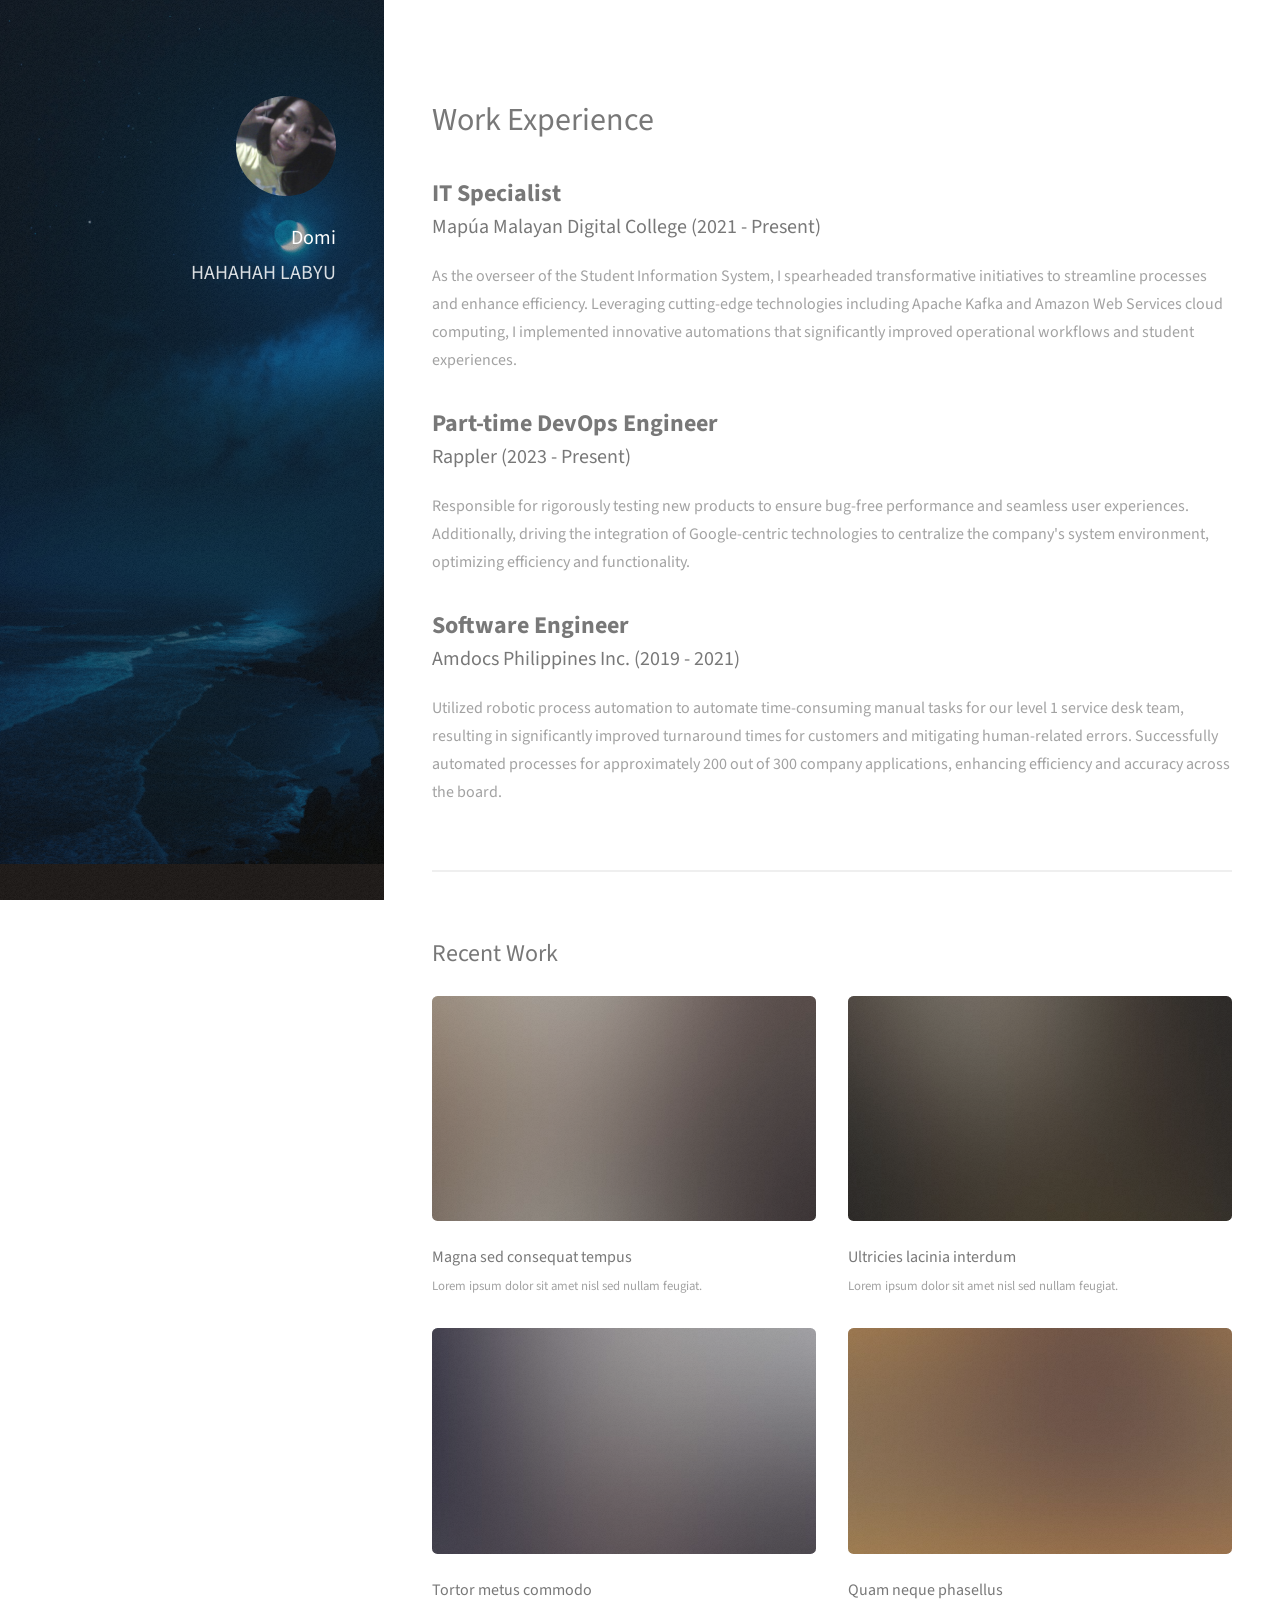
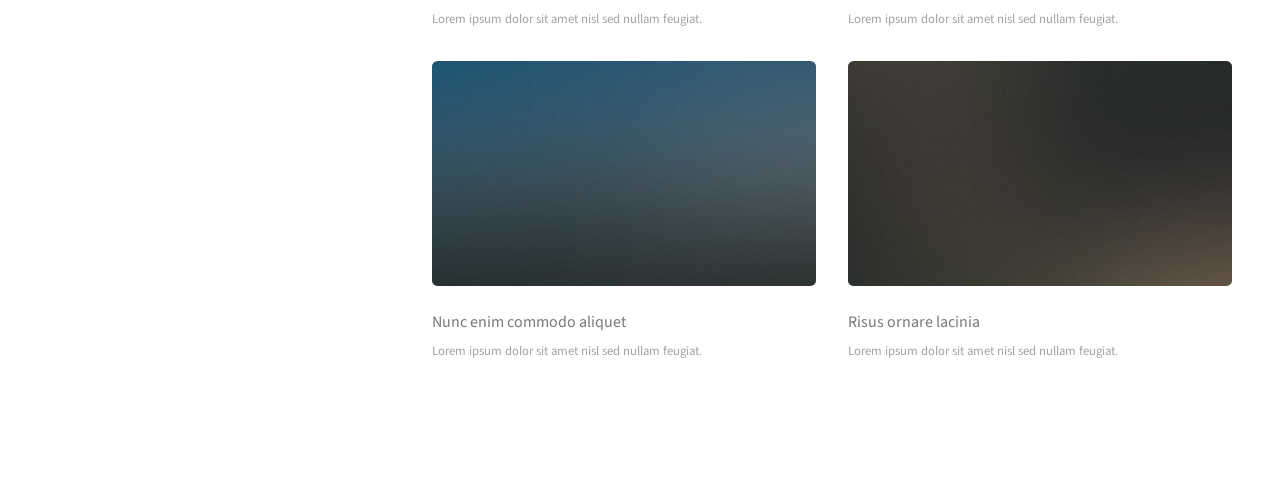
==== commit 2e79f365: "testing" ====
--- a/testing.html
+++ b/testing.html
@@ -23,10 +23,9 @@
 	<!-- Header -->
 	<header id="header">
 		<div class="inner">
-			<a href="#" class="image avatar"><img src="images/profile.jpg" alt="" /></a>
-			<h1><strong>Ken Bryan Onal</strong></h1>
-			<h1>an IT professional with a passion for innovation, adept at simplifying complex
-				challenges into efficient solutions.<br />
+			<a href="#" class="image avatar"><img src="images/domi.jpg" alt="" /></a>
+			<h1><strong>Domi</strong></h1>
+			<h1>HAHAHAH LABYU<br />
 		</div>
 	</header>
 
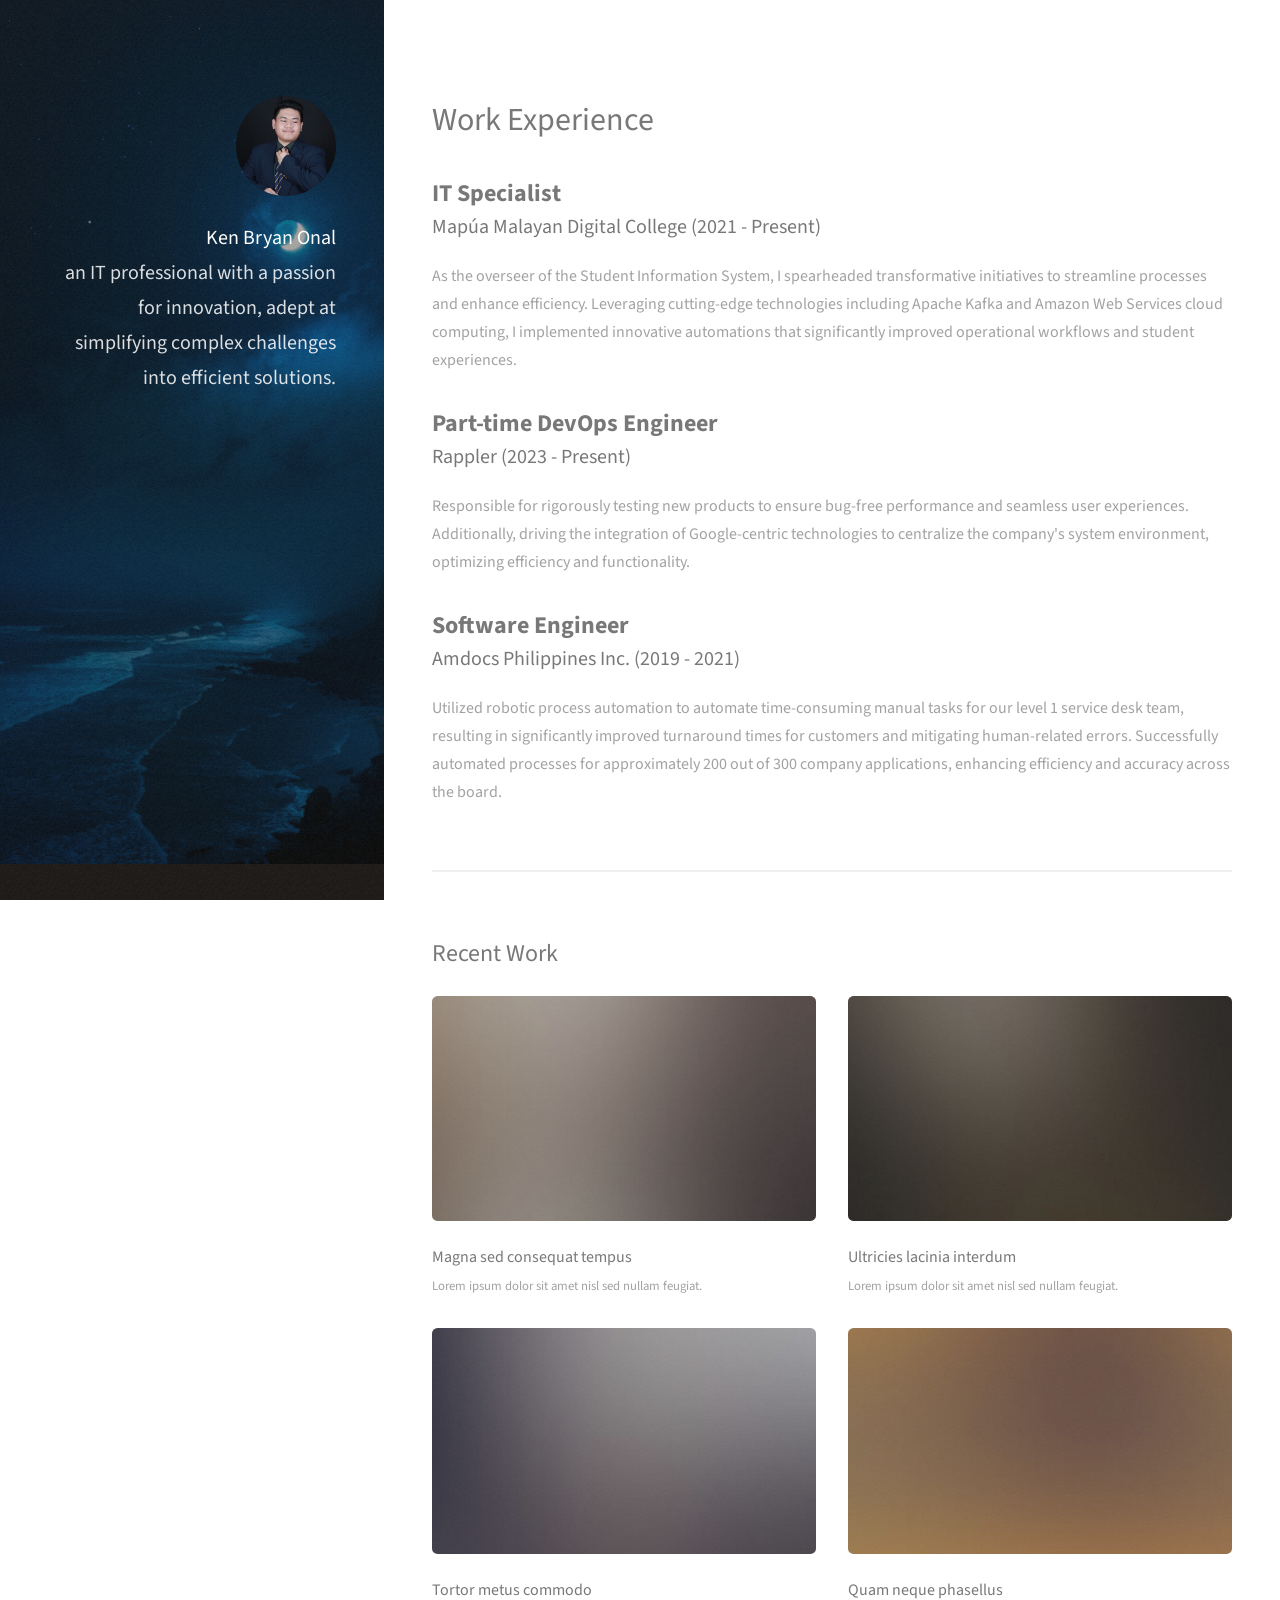
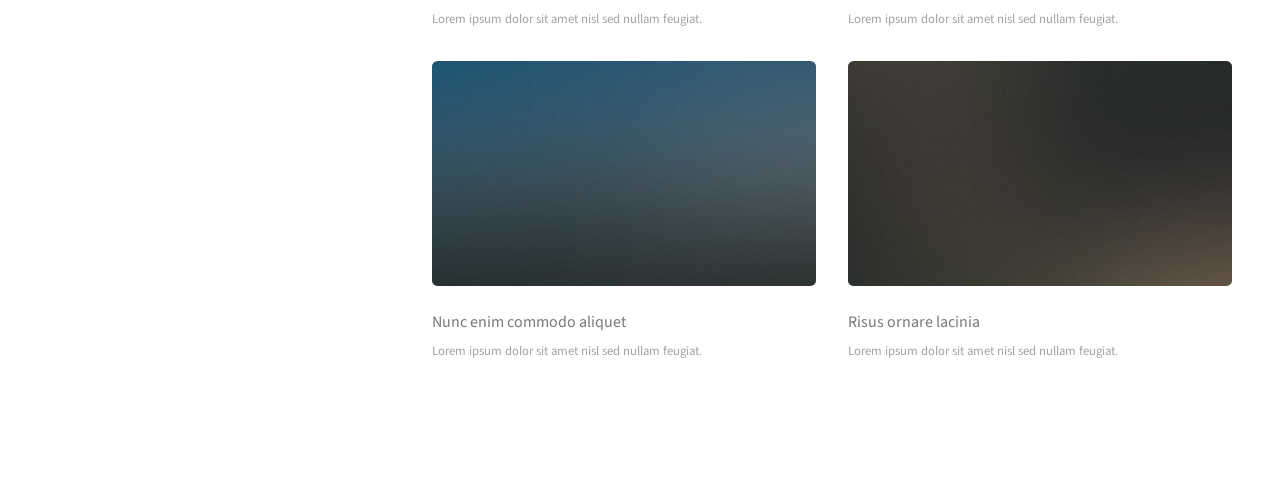
==== commit 30da82fe: "testing" ====
--- a/testing.html
+++ b/testing.html
@@ -23,9 +23,10 @@
 	<!-- Header -->
 	<header id="header">
 		<div class="inner">
-			<a href="#" class="image avatar"><img src="images/domi.jpg" alt="" /></a>
-			<h1><strong>Domi</strong></h1>
-			<h1>HAHAHAH LABYU<br />
+			<a href="#" class="image avatar"><img src="images/profile.jpg" alt="" /></a>
+			<h1><strong>Ken Bryan Onal</strong></h1>
+			<h1>an IT professional with a passion for innovation, adept at simplifying complex
+				challenges into efficient solutions.<br />
 		</div>
 	</header>
 
